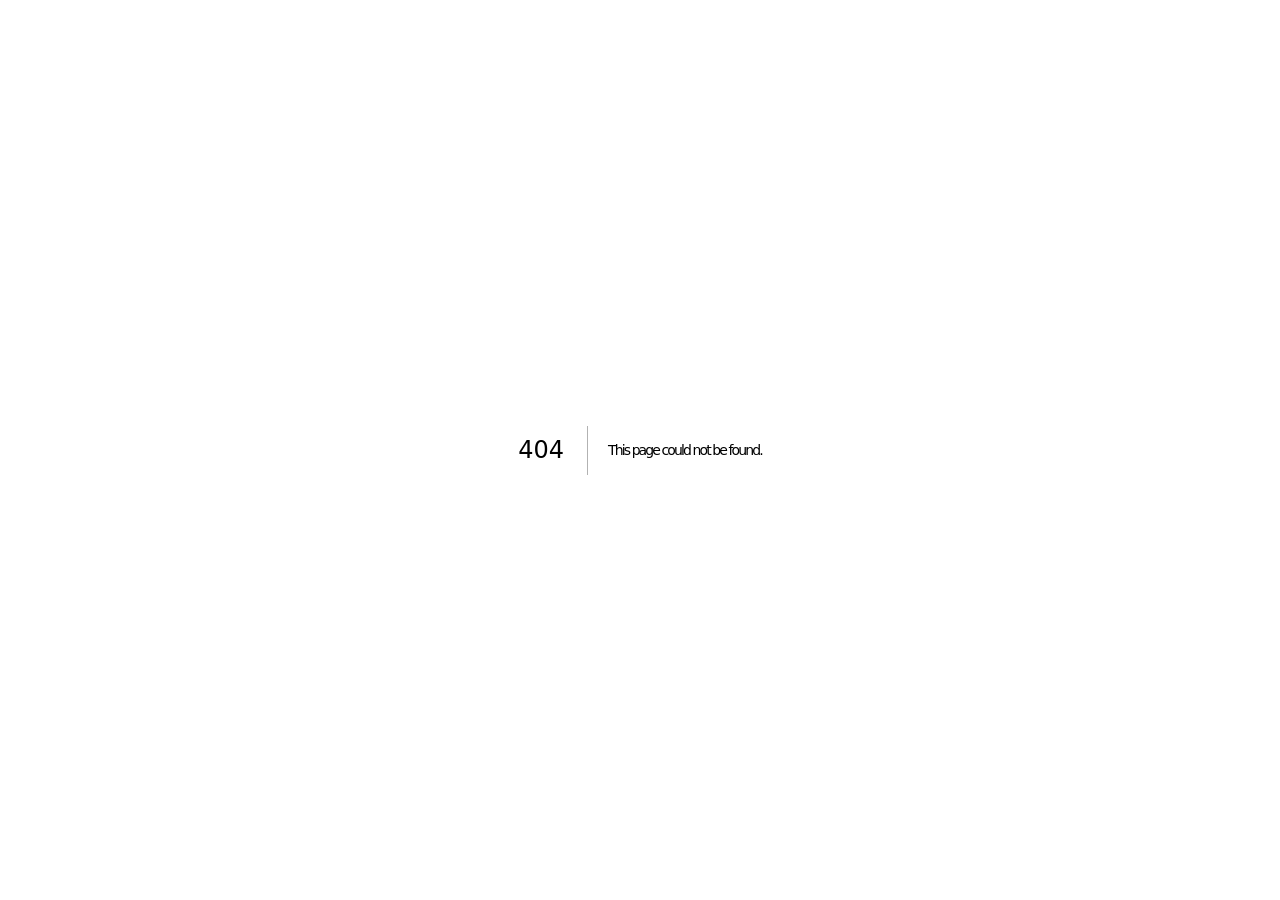
==== 404/index.html @ d43622bc "Atualizar site comercial para Rubira Digital" ====
<!DOCTYPE html><html lang="pt-PT"><head><meta charSet="utf-8"/><meta name="viewport" content="width=device-width, initial-scale=1"/><link rel="stylesheet" href="/_next/static/css/index.DtN5OsD-.css" data-rsc-css-href="/_next/static/css/index.DtN5OsD-.css" data-precedence="vite-rsc/importer-resources"/><link rel="modulepreload" fetchPriority="low" href="/_next/static/chunks/index-DTsf0Rr7.js"/><script src="/_next/static/chunks/rolldown-runtime-hePW80VL.js" type="module" async=""></script><script src="/_next/static/chunks/framework-DTZGTDtF.js" type="module" async=""></script><script src="/_next/static/chunks/vinext-BB3LfJml.js" type="module" async=""></script><meta name="robots" content="noindex"/><title>Rubira Digital — Websites para pequenos negócios</title><meta name="description" content="Criação de websites para pequenos negócios. Conhece os serviços da Rubira Digital e pede uma proposta para o teu projeto."/><meta name="robots" content="index, follow"/><meta property="og:title" content="Rubira Digital — Websites para pequenos negócios"/><meta property="og:description" content="Design responsivo, serviços claros e um formulário para dar o primeiro passo no teu projeto."/><meta property="og:url" content="https://rubiradigital.pt/"/><meta property="og:site_name" content="Rubira Digital"/><meta property="og:type" content="website"/><meta property="og:locale" content="pt_PT"/><meta name="twitter:card" content="summary"/><meta name="twitter:title" content="Rubira Digital — Websites para pequenos negócios"/><meta name="twitter:description" content="Conhece os serviços e pede uma proposta para o teu website."/><link rel="shortcut icon" href="/favicon.ico"/><link rel="icon" href="/favicon.svg" type="image/svg+xml"/><link rel="icon" href="/favicon-32.png" type="image/png" sizes="32x32"/><link rel="apple-touch-icon" href="/apple-touch-icon.png" type="image/png" sizes="180x180"/><link rel="canonical" href="https://rubiradigital.pt/"/><title>404: This page could not be found.</title><script>Object.assign(((self[Symbol.for("vinext.navigationRuntime")]??={bootstrap:{routeManifest:null},functions:{}}).bootstrap.rsc??={rsc:[]}),{params:{},nav:{"pathname":"/__vinext_nonexistent_for_404__/","searchParams":[]}})</script><link rel="modulepreload" href="/_next/static/chunks/index-DTsf0Rr7.js" />
<link rel="preload" href="/_next/static/_vinext_fonts/geist-8ac0455e797f/geist-98bbbccb.woff2" as="font" type="font/woff2" crossorigin />
<link rel="preload" href="/_next/static/_vinext_fonts/geist-mono-00e989178794/geist-mono-013b2f2f.woff2" as="font" type="font/woff2" crossorigin />
<style data-vinext-fonts>/* cyrillic-ext */
@font-face {
  font-family: 'Geist';
  font-style: normal;
  font-weight: 100 900;
  font-display: swap;
  src: url(/_next/static/_vinext_fonts/geist-8ac0455e797f/geist-ff2310f5.woff2) format('woff2');
  unicode-range: U+0460-052F, U+1C80-1C8A, U+20B4, U+2DE0-2DFF, U+A640-A69F, U+FE2E-FE2F;
}
/* cyrillic */
@font-face {
  font-family: 'Geist';
  font-style: normal;
  font-weight: 100 900;
  font-display: swap;
  src: url(/_next/static/_vinext_fonts/geist-8ac0455e797f/geist-875ccdd4.woff2) format('woff2');
  unicode-range: U+0301, U+0400-045F, U+0490-0491, U+04B0-04B1, U+2116;
}
/* vietnamese */
@font-face {
  font-family: 'Geist';
  font-style: normal;
  font-weight: 100 900;
  font-display: swap;
  src: url(/_next/static/_vinext_fonts/geist-8ac0455e797f/geist-52306abf.woff2) format('woff2');
  unicode-range: U+0102-0103, U+0110-0111, U+0128-0129, U+0168-0169, U+01A0-01A1, U+01AF-01B0, U+0300-0301, U+0303-0304, U+0308-0309, U+0323, U+0329, U+1EA0-1EF9, U+20AB;
}
/* latin-ext */
@font-face {
  font-family: 'Geist';
  font-style: normal;
  font-weight: 100 900;
  font-display: swap;
  src: url(/_next/static/_vinext_fonts/geist-8ac0455e797f/geist-001175b1.woff2) format('woff2');
  unicode-range: U+0100-02BA, U+02BD-02C5, U+02C7-02CC, U+02CE-02D7, U+02DD-02FF, U+0304, U+0308, U+0329, U+1D00-1DBF, U+1E00-1E9F, U+1EF2-1EFF, U+2020, U+20A0-20AB, U+20AD-20C0, U+2113, U+2C60-2C7F, U+A720-A7FF;
}
/* latin */
@font-face {
  font-family: 'Geist';
  font-style: normal;
  font-weight: 100 900;
  font-display: swap;
  src: url(/_next/static/_vinext_fonts/geist-8ac0455e797f/geist-98bbbccb.woff2) format('woff2');
  unicode-range: U+0000-00FF, U+0131, U+0152-0153, U+02BB-02BC, U+02C6, U+02DA, U+02DC, U+0304, U+0308, U+0329, U+2000-206F, U+20AC, U+2122, U+2191, U+2193, U+2212, U+2215, U+FEFF, U+FFFD;
}

@font-face {
  font-family: 'Geist Fallback';
  src: local("Arial");
  ascent-override: 95.94%;
  descent-override: 28.16%;
  line-gap-override: 0.00%;
  size-adjust: 104.76%;
}

.__font_geist_19ysh9d { font-family: 'Geist', 'Geist Fallback'; font-style: normal; }

.__variable_geist_19ysh9d { --font-geist-sans: 'Geist', 'Geist Fallback'; }

/* cyrillic-ext */
@font-face {
  font-family: 'Geist Mono';
  font-style: normal;
  font-weight: 100 900;
  font-display: swap;
  src: url(/_next/static/_vinext_fonts/geist-mono-00e989178794/geist-mono-f6b33328.woff2) format('woff2');
  unicode-range: U+0460-052F, U+1C80-1C8A, U+20B4, U+2DE0-2DFF, U+A640-A69F, U+FE2E-FE2F;
}
/* cyrillic */
@font-face {
  font-family: 'Geist Mono';
  font-style: normal;
  font-weight: 100 900;
  font-display: swap;
  src: url(/_next/static/_vinext_fonts/geist-mono-00e989178794/geist-mono-44e03052.woff2) format('woff2');
  unicode-range: U+0301, U+0400-045F, U+0490-0491, U+04B0-04B1, U+2116;
}
/* symbols2 */
@font-face {
  font-family: 'Geist Mono';
  font-style: normal;
  font-weight: 100 900;
  font-display: swap;
  src: url(/_next/static/_vinext_fonts/geist-mono-00e989178794/geist-mono-0638449e.woff2) format('woff2');
  unicode-range: U+2000-2001, U+2004-2008, U+200A, U+23B8-23BD, U+2500-259F;
}
/* vietnamese */
@font-face {
  font-family: 'Geist Mono';
  font-style: normal;
  font-weight: 100 900;
  font-display: swap;
  src: url(/_next/static/_vinext_fonts/geist-mono-00e989178794/geist-mono-971fb274.woff2) format('woff2');
  unicode-range: U+0102-0103, U+0110-0111, U+0128-0129, U+0168-0169, U+01A0-01A1, U+01AF-01B0, U+0300-0301, U+0303-0304, U+0308-0309, U+0323, U+0329, U+1EA0-1EF9, U+20AB;
}
/* latin-ext */
@font-face {
  font-family: 'Geist Mono';
  font-style: normal;
  font-weight: 100 900;
  font-display: swap;
  src: url(/_next/static/_vinext_fonts/geist-mono-00e989178794/geist-mono-44745446.woff2) format('woff2');
  unicode-range: U+0100-02BA, U+02BD-02C5, U+02C7-02CC, U+02CE-02D7, U+02DD-02FF, U+0304, U+0308, U+0329, U+1D00-1DBF, U+1E00-1E9F, U+1EF2-1EFF, U+2020, U+20A0-20AB, U+20AD-20C0, U+2113, U+2C60-2C7F, U+A720-A7FF;
}
/* latin */
@font-face {
  font-family: 'Geist Mono';
  font-style: normal;
  font-weight: 100 900;
  font-display: swap;
  src: url(/_next/static/_vinext_fonts/geist-mono-00e989178794/geist-mono-013b2f2f.woff2) format('woff2');
  unicode-range: U+0000-00FF, U+0131, U+0152-0153, U+02BB-02BC, U+02C6, U+02DA, U+02DC, U+0304, U+0308, U+0329, U+2000-206F, U+20AC, U+2122, U+2191, U+2193, U+2212, U+2215, U+FEFF, U+FFFD;
}

@font-face {
  font-family: 'Geist Mono Fallback';
  src: local("Arial");
  ascent-override: 74.67%;
  descent-override: 21.92%;
  line-gap-override: 0.00%;
  size-adjust: 134.59%;
}

.__font_geist_mono_1001rt9 { font-family: 'Geist Mono', 'Geist Mono Fallback'; font-style: normal; }

.__variable_geist_mono_1001rt9 { --font-geist-mono: 'Geist Mono', 'Geist Mono Fallback'; }
</style>
</head><body class="__variable_geist_19ysh9d __variable_geist_mono_1001rt9 antialiased"><script type="application/ld+json">{"@context":"https://schema.org","@type":"Organization","name":"Rubira Digital","url":"https://rubiradigital.pt/","description":"Criação de websites para pequenos negócios."}</script><div style="font-family:system-ui,&quot;Segoe UI&quot;,Roboto,Helvetica,Arial,sans-serif,&quot;Apple Color Emoji&quot;,&quot;Segoe UI Emoji&quot;;height:100vh;text-align:center;display:flex;flex-direction:column;align-items:center;justify-content:center"><div><style>body{color:#000;background:#fff;margin:0}.next-error-h1{border-right:1px solid rgba(0,0,0,.3)}@media (prefers-color-scheme:dark){body{color:#fff;background:#000}.next-error-h1{border-right:1px solid rgba(255,255,255,.3)}}</style><h1 class="next-error-h1" style="display:inline-block;margin:0 20px 0 0;padding:0 23px 0 0;font-size:24px;font-weight:500;vertical-align:top;line-height:49px">404</h1><div style="display:inline-block"><h2 style="font-size:14px;font-weight:400;line-height:49px;margin:0">This page could not be found.</h2></div></div></div><script type="module" src="/_next/static/chunks/index-DTsf0Rr7.js" id="_R_" async=""></script><script>((self[Symbol.for("vinext.navigationRuntime")]??={bootstrap:{routeManifest:null},functions:{}}).bootstrap.rsc??={rsc:[]}).rsc.push("1:\"$Sreact.fragment\"\n")</script><script>(self.__next_f=self.__next_f||[]).push([0])</script><script>self.addEventListener("DOMContentLoaded",()=>{if(self.__next_f?.push===Array.prototype.push)self.__next_f.length=0},{once:true})</script><script>self.__next_f.push([1,"1:\"$Sreact.fragment\"\n"])</script><script>((self[Symbol.for("vinext.navigationRuntime")]??={bootstrap:{routeManifest:null},functions:{}}).bootstrap.rsc??={rsc:[]}).rsc.push(":HL[\"/_next/static/css/index.DtN5OsD-.css\",\"style\"     ]\n")</script><script>self.__next_f.push([1,":HL[\"/_next/static/css/index.DtN5OsD-.css\",\"style\"     ]\n"])</script><script>((self[Symbol.for("vinext.navigationRuntime")]??={bootstrap:{routeManifest:null},functions:{}}).bootstrap.rsc??={rsc:[]}).rsc.push("0:{\"__route\":\"route:/__vinext_nonexistent_for_404__/\",\"__interceptionContext\":null,\"__layoutIds\":[],\"__rootLayout\":null,\"route:/__vinext_nonexistent_for_404__/\":[[[\"$\",\"link\",\"css:/_next/static/css/index.DtN5OsD-.css\",{\"rel\":\"stylesheet\",\"precedence\":\"vite-rsc/importer-resources\",\"href\":\"/_next/static/css/index.DtN5OsD-.css\",\"data-rsc-css-href\":\"/_next/static/css/index.DtN5OsD-.css\"}],\"$undefined\"],[\"$\",\"html\",null,{\"lang\":\"pt-PT\",\"children\":[\"$\",\"body\",null,{\"className\":\"__variable_geist_19ysh9d __variable_geist_mono_1001rt9 antialiased\",\"children\":[[\"$\",\"script\",null,{\"type\":\"application/ld+json\",\"dangerouslySetInnerHTML\":{\"__html\":\"{\\\"@context\\\":\\\"https://schema.org\\\",\\\"@type\\\":\\\"Organization\\\",\\\"name\\\":\\\"Rubira Digital\\\",\\\"url\\\":\\\"https://rubiradigital.pt/\\\",\\\"description\\\":\\\"Criação de websites para pequenos negócios.\\\"}\"}}],[[\"$\",\"meta\",\"charset\",{\"charSet\":\"utf-8\"}],[\"$\",\"meta\",\"robots\",{\"name\":\"robots\",\"content\":\"noindex\"}],[\"$\",\"$1\",\"metadata\",{\"children\":[[\"$\",\"title\",\"0\",{\"children\":\"Rubira Digital — Websites para pequenos negócios\"}],[\"$\",\"meta\",\"1\",{\"name\":\"description\",\"content\":\"Criação de websites para pequenos negócios. Conhece os serviços da Rubira Digital e pede uma proposta para o teu projeto.\"}],[\"$\",\"meta\",\"2\",{\"name\":\"robots\",\"content\":\"index, follow\"}],[\"$\",\"meta\",\"3\",{\"property\":\"og:title\",\"content\":\"Rubira Digital — Websites para pequenos negócios\"}],[\"$\",\"meta\",\"4\",{\"property\":\"og:description\",\"content\":\"Design responsivo, serviços claros e um formulário para dar o primeiro passo no teu projeto.\"}],[\"$\",\"meta\",\"5\",{\"property\":\"og:url\",\"content\":\"https://rubiradigital.pt/\"}],[\"$\",\"meta\",\"6\",{\"property\":\"og:site_name\",\"content\":\"Rubira Digital\"}],[\"$\",\"meta\",\"7\",{\"property\":\"og:type\",\"content\":\"website\"}],[\"$\",\"meta\",\"8\",{\"property\":\"og:locale\",\"content\":\"pt_PT\"}],[\"$\",\"meta\",\"9\",{\"name\":\"twitter:card\",\"content\":\"summary\"}],[\"$\",\"meta\",\"10\",{\"name\":\"twitter:title\",\"content\":\"Rubira Digital — Websites para pequenos negócios\"}],[\"$\",\"meta\",\"11\",{\"name\":\"twitter:description\",\"content\":\"Conhece os serviços e pede uma proposta para o teu website.\"}],[\"$\",\"link\",\"12\",{\"data-vinext-streamed-icon\":\"$undefined\",\"rel\":\"shortcut icon\",\"href\":\"/favicon.ico\",\"type\":\"$undefined\",\"sizes\":\"$undefined\",\"color\":\"$undefined\",\"media\":\"$undefined\",\"fetchPriority\":\"$undefined\"}],[\"$\",\"link\",\"13\",{\"data-vinext-streamed-icon\":\"$undefined\",\"rel\":\"icon\",\"href\":\"/favicon.svg\",\"type\":\"image/svg+xml\",\"sizes\":\"$undefined\",\"color\":\"$undefined\",\"media\":\"$undefined\",\"fetchPriority\":\"$undefined\"}],[\"$\",\"link\",\"14\",{\"data-vinext-streamed-icon\":\"$undefined\",\"rel\":\"icon\",\"href\":\"/favicon-32.png\",\"type\":\"image/png\",\"sizes\":\"32x32\",\"color\":\"$undefined\",\"media\":\"$undefined\",\"fetchPriority\":\"$undefined\"}],[\"$\",\"link\",\"15\",{\"data-vinext-streamed-icon\":\"$undefined\",\"rel\":\"apple-touch-icon\",\"href\":\"/apple-touch-icon.png\",\"type\":\"image/png\",\"sizes\":\"180x180\",\"color\":\"$undefined\",\"media\":\"$undefined\",\"fetchPriority\":\"$undefined\"}],[\"$\",\"link\",\"16\",{\"rel\":\"canonical\",\"href\":\"https://rubiradigital.pt/\"}]]}],[\"$\",\"$1\",\"viewport\",{\"children\":[[\"$\",\"meta\",\"0\",{\"name\":\"viewport\",\"content\":\"width=device-width, initial-scale=1\"}]]}],[[\"$\",\"title\",null,{\"children\":\"404: This page could not be found.\"}],[\"$\",\"div\",null,{\"style\":{\"fontFamily\":\"system-ui,\\\"Segoe UI\\\",Roboto,Helvetica,Arial,sans-serif,\\\"Apple Color Emoji\\\",\\\"Segoe UI Emoji\\\"\",\"height\":\"100vh\",\"textAlign\":\"center\",\"display\":\"flex\",\"flexDirection\":\"column\",\"alignItems\":\"center\",\"justifyContent\":\"center\"},\"children\":[\"$\",\"div\",null,{\"children\":[[\"$\",\"style\",null,{\"dangerouslySetInnerHTML\":{\"__html\":\"body{color:#000;background:#fff;margin:0}.next-error-h1{border-right:1px solid rgba(0,0,0,.3)}@media (prefers-color-scheme:dark){body{color:#fff;background:#000}.next-error-h1{border-right:1px solid rgba(255,255,255,.3)}}\"}}],[\"$\",\"h1\",null,{\"className\":\"next-error-h1\",\"style\":{\"display\":\"inline-block\",\"margin\":\"0 20px 0 0\",\"padding\":\"0 23px 0 0\",\"fontSize\":24,\"fontWeight\":500,\"verticalAlign\":\"top\",\"lineHeight\":\"49px\"},\"children\":404}],[\"$\",\"div\",null,{\"style\":{\"display\":\"inline-block\"},\"children\":[\"$\",\"h2\",null,{\"style\":{\"fontSize\":14,\"fontWeight\":400,\"lineHeight\":\"49px\",\"margin\":0},\"children\":\"This page could not be found.\"}]}]]}]}]]]]}]}]]}\n")</script><script>self.__next_f.push([1,"0:{\"__route\":\"route:/__vinext_nonexistent_for_404__/\",\"__interceptionContext\":null,\"__layoutIds\":[],\"__rootLayout\":null,\"route:/__vinext_nonexistent_for_404__/\":[[[\"$\",\"link\",\"css:/_next/static/css/index.DtN5OsD-.css\",{\"rel\":\"stylesheet\",\"precedence\":\"vite-rsc/importer-resources\",\"href\":\"/_next/static/css/index.DtN5OsD-.css\",\"data-rsc-css-href\":\"/_next/static/css/index.DtN5OsD-.css\"}],\"$undefined\"],[\"$\",\"html\",null,{\"lang\":\"pt-PT\",\"children\":[\"$\",\"body\",null,{\"className\":\"__variable_geist_19ysh9d __variable_geist_mono_1001rt9 antialiased\",\"children\":[[\"$\",\"script\",null,{\"type\":\"application/ld+json\",\"dangerouslySetInnerHTML\":{\"__html\":\"{\\\"@context\\\":\\\"https://schema.org\\\",\\\"@type\\\":\\\"Organization\\\",\\\"name\\\":\\\"Rubira Digital\\\",\\\"url\\\":\\\"https://rubiradigital.pt/\\\",\\\"description\\\":\\\"Criação de websites para pequenos negócios.\\\"}\"}}],[[\"$\",\"meta\",\"charset\",{\"charSet\":\"utf-8\"}],[\"$\",\"meta\",\"robots\",{\"name\":\"robots\",\"content\":\"noindex\"}],[\"$\",\"$1\",\"metadata\",{\"children\":[[\"$\",\"title\",\"0\",{\"children\":\"Rubira Digital — Websites para pequenos negócios\"}],[\"$\",\"meta\",\"1\",{\"name\":\"description\",\"content\":\"Criação de websites para pequenos negócios. Conhece os serviços da Rubira Digital e pede uma proposta para o teu projeto.\"}],[\"$\",\"meta\",\"2\",{\"name\":\"robots\",\"content\":\"index, follow\"}],[\"$\",\"meta\",\"3\",{\"property\":\"og:title\",\"content\":\"Rubira Digital — Websites para pequenos negócios\"}],[\"$\",\"meta\",\"4\",{\"property\":\"og:description\",\"content\":\"Design responsivo, serviços claros e um formulário para dar o primeiro passo no teu projeto.\"}],[\"$\",\"meta\",\"5\",{\"property\":\"og:url\",\"content\":\"https://rubiradigital.pt/\"}],[\"$\",\"meta\",\"6\",{\"property\":\"og:site_name\",\"content\":\"Rubira Digital\"}],[\"$\",\"meta\",\"7\",{\"property\":\"og:type\",\"content\":\"website\"}],[\"$\",\"meta\",\"8\",{\"property\":\"og:locale\",\"content\":\"pt_PT\"}],[\"$\",\"meta\",\"9\",{\"name\":\"twitter:card\",\"content\":\"summary\"}],[\"$\",\"meta\",\"10\",{\"name\":\"twitter:title\",\"content\":\"Rubira Digital — Websites para pequenos negócios\"}],[\"$\",\"meta\",\"11\",{\"name\":\"twitter:description\",\"content\":\"Conhece os serviços e pede uma proposta para o teu website.\"}],[\"$\",\"link\",\"12\",{\"data-vinext-streamed-icon\":\"$undefined\",\"rel\":\"shortcut icon\",\"href\":\"/favicon.ico\",\"type\":\"$undefined\",\"sizes\":\"$undefined\",\"color\":\"$undefined\",\"media\":\"$undefined\",\"fetchPriority\":\"$undefined\"}],[\"$\",\"link\",\"13\",{\"data-vinext-streamed-icon\":\"$undefined\",\"rel\":\"icon\",\"href\":\"/favicon.svg\",\"type\":\"image/svg+xml\",\"sizes\":\"$undefined\",\"color\":\"$undefined\",\"media\":\"$undefined\",\"fetchPriority\":\"$undefined\"}],[\"$\",\"link\",\"14\",{\"data-vinext-streamed-icon\":\"$undefined\",\"rel\":\"icon\",\"href\":\"/favicon-32.png\",\"type\":\"image/png\",\"sizes\":\"32x32\",\"color\":\"$undefined\",\"media\":\"$undefined\",\"fetchPriority\":\"$undefined\"}],[\"$\",\"link\",\"15\",{\"data-vinext-streamed-icon\":\"$undefined\",\"rel\":\"apple-touch-icon\",\"href\":\"/apple-touch-icon.png\",\"type\":\"image/png\",\"sizes\":\"180x180\",\"color\":\"$undefined\",\"media\":\"$undefined\",\"fetchPriority\":\"$undefined\"}],[\"$\",\"link\",\"16\",{\"rel\":\"canonical\",\"href\":\"https://rubiradigital.pt/\"}]]}],[\"$\",\"$1\",\"viewport\",{\"children\":[[\"$\",\"meta\",\"0\",{\"name\":\"viewport\",\"content\":\"width=device-width, initial-scale=1\"}]]}],[[\"$\",\"title\",null,{\"children\":\"404: This page could not be found.\"}],[\"$\",\"div\",null,{\"style\":{\"fontFamily\":\"system-ui,\\\"Segoe UI\\\",Roboto,Helvetica,Arial,sans-serif,\\\"Apple Color Emoji\\\",\\\"Segoe UI Emoji\\\"\",\"height\":\"100vh\",\"textAlign\":\"center\",\"display\":\"flex\",\"flexDirection\":\"column\",\"alignItems\":\"center\",\"justifyContent\":\"center\"},\"children\":[\"$\",\"div\",null,{\"children\":[[\"$\",\"style\",null,{\"dangerouslySetInnerHTML\":{\"__html\":\"body{color:#000;background:#fff;margin:0}.next-error-h1{border-right:1px solid rgba(0,0,0,.3)}@media (prefers-color-scheme:dark){body{color:#fff;background:#000}.next-error-h1{border-right:1px solid rgba(255,255,255,.3)}}\"}}],[\"$\",\"h1\",null,{\"className\":\"next-error-h1\",\"style\":{\"display\":\"inline-block\",\"margin\":\"0 20px 0 0\",\"padding\":\"0 23px 0 0\",\"fontSize\":24,\"fontWeight\":500,\"verticalAlign\":\"top\",\"lineHeight\":\"49px\"},\"children\":404}],[\"$\",\"div\",null,{\"style\":{\"display\":\"inline-block\"},\"children\":[\"$\",\"h2\",null,{\"style\":{\"fontSize\":14,\"fontWeight\":400,\"lineHeight\":\"49px\",\"margin\":0},\"children\":\"This page could not be found.\"}]}]]}]}]]]]}]}]]}\n"])</script><script>((self[Symbol.for("vinext.navigationRuntime")]??={bootstrap:{routeManifest:null},functions:{}}).bootstrap.rsc??={rsc:[]}).done=true</script></body></html>
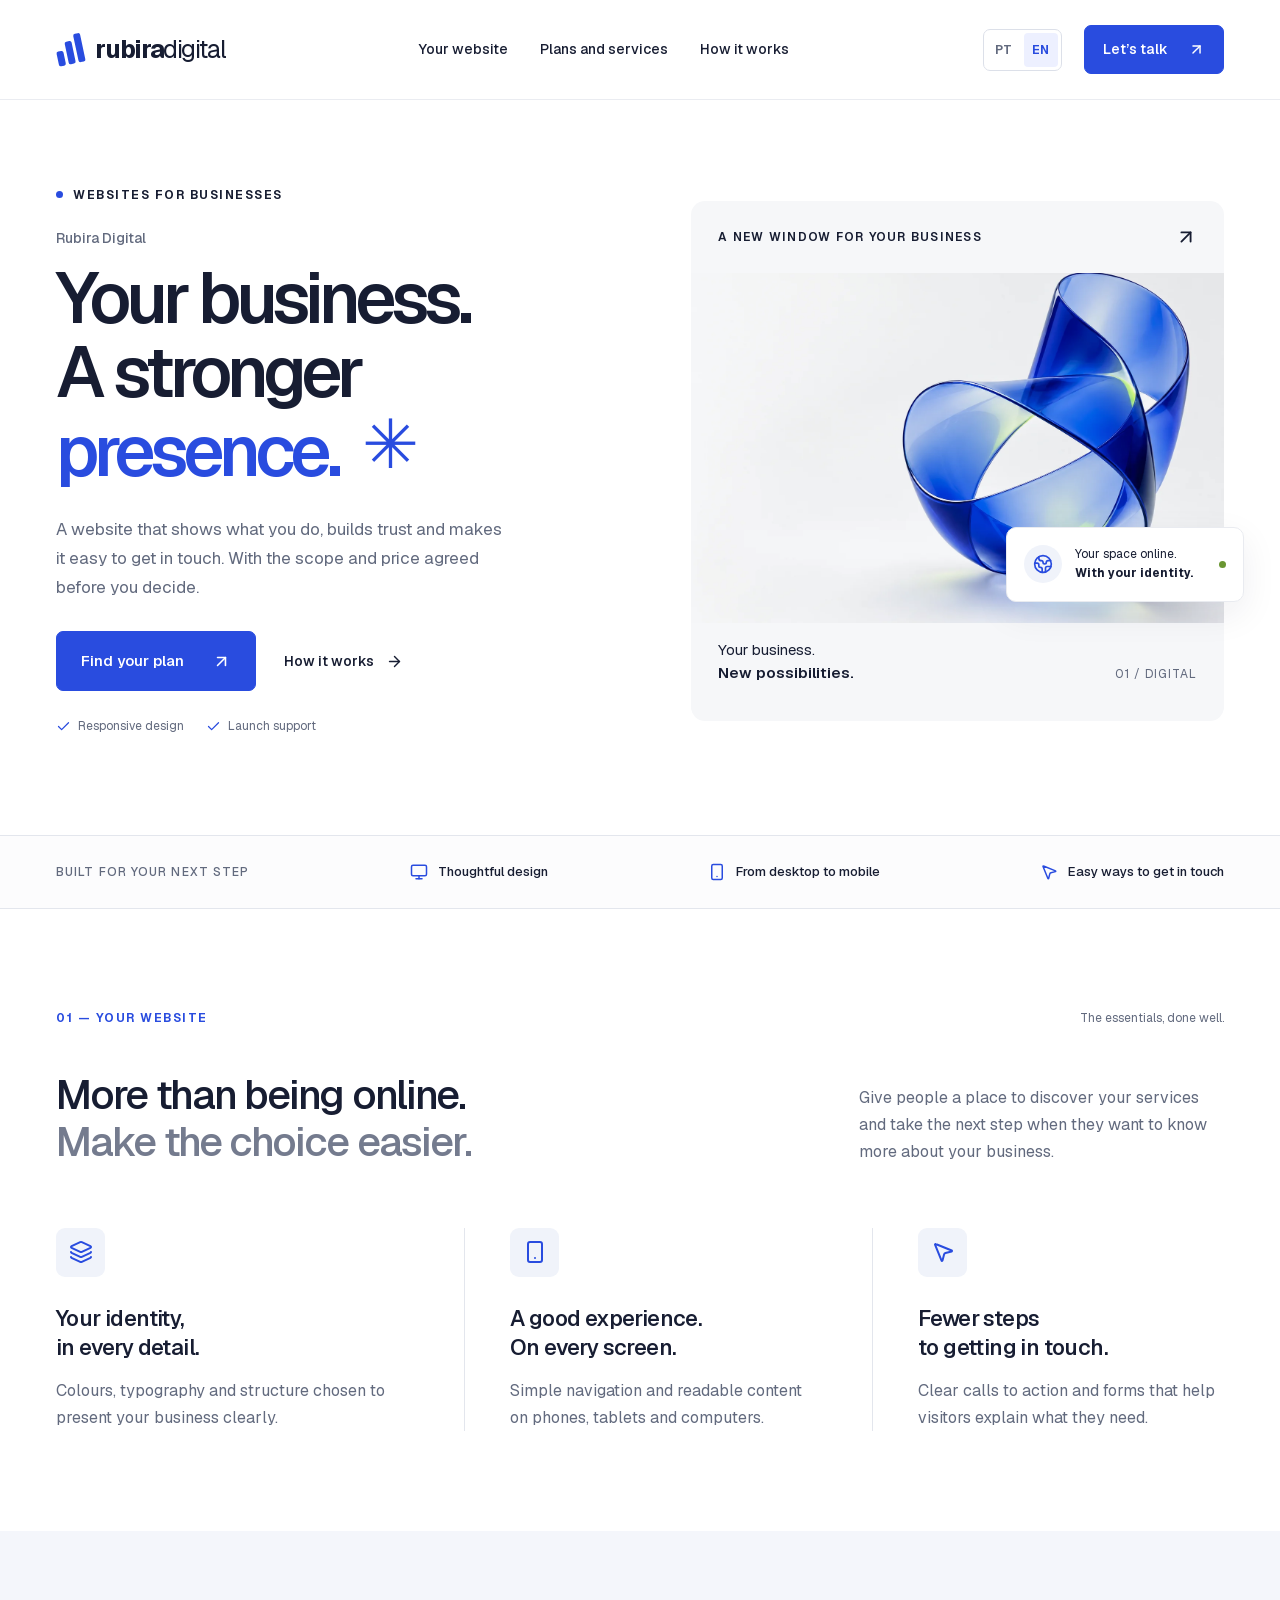
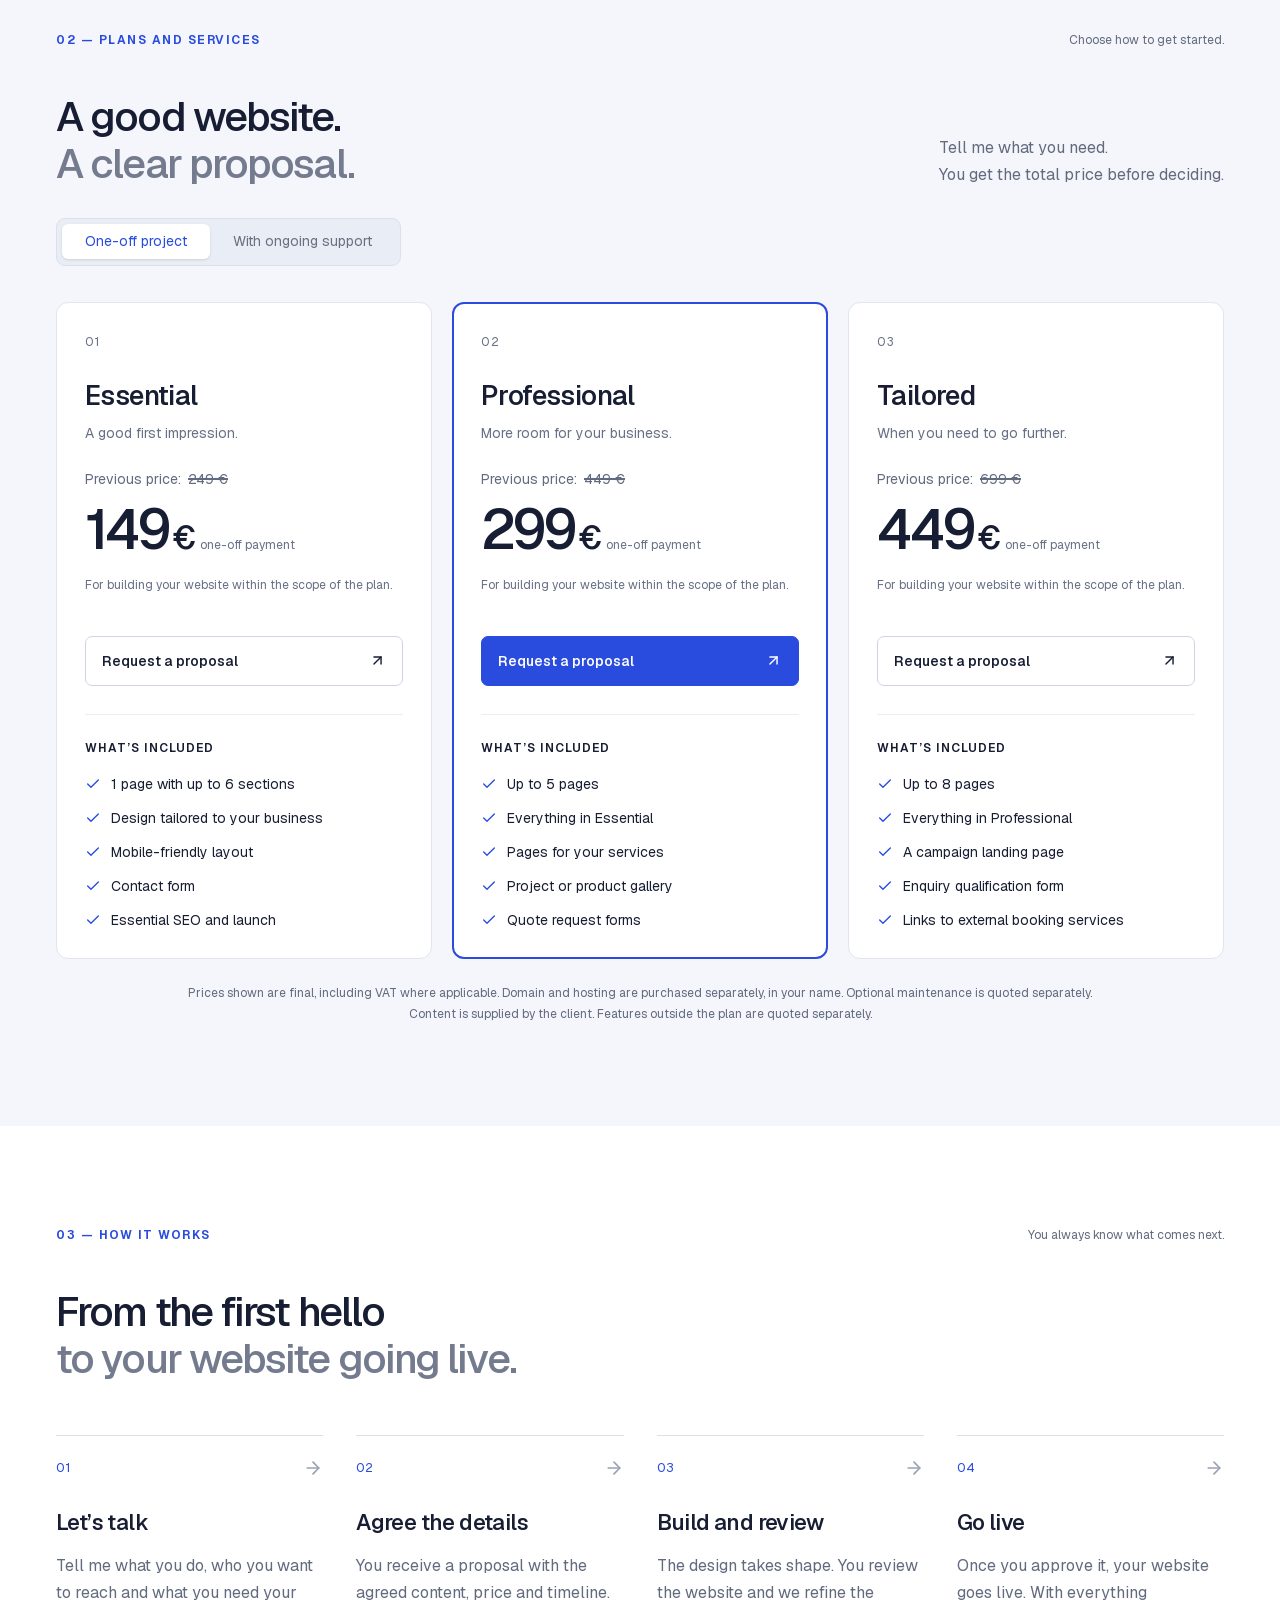
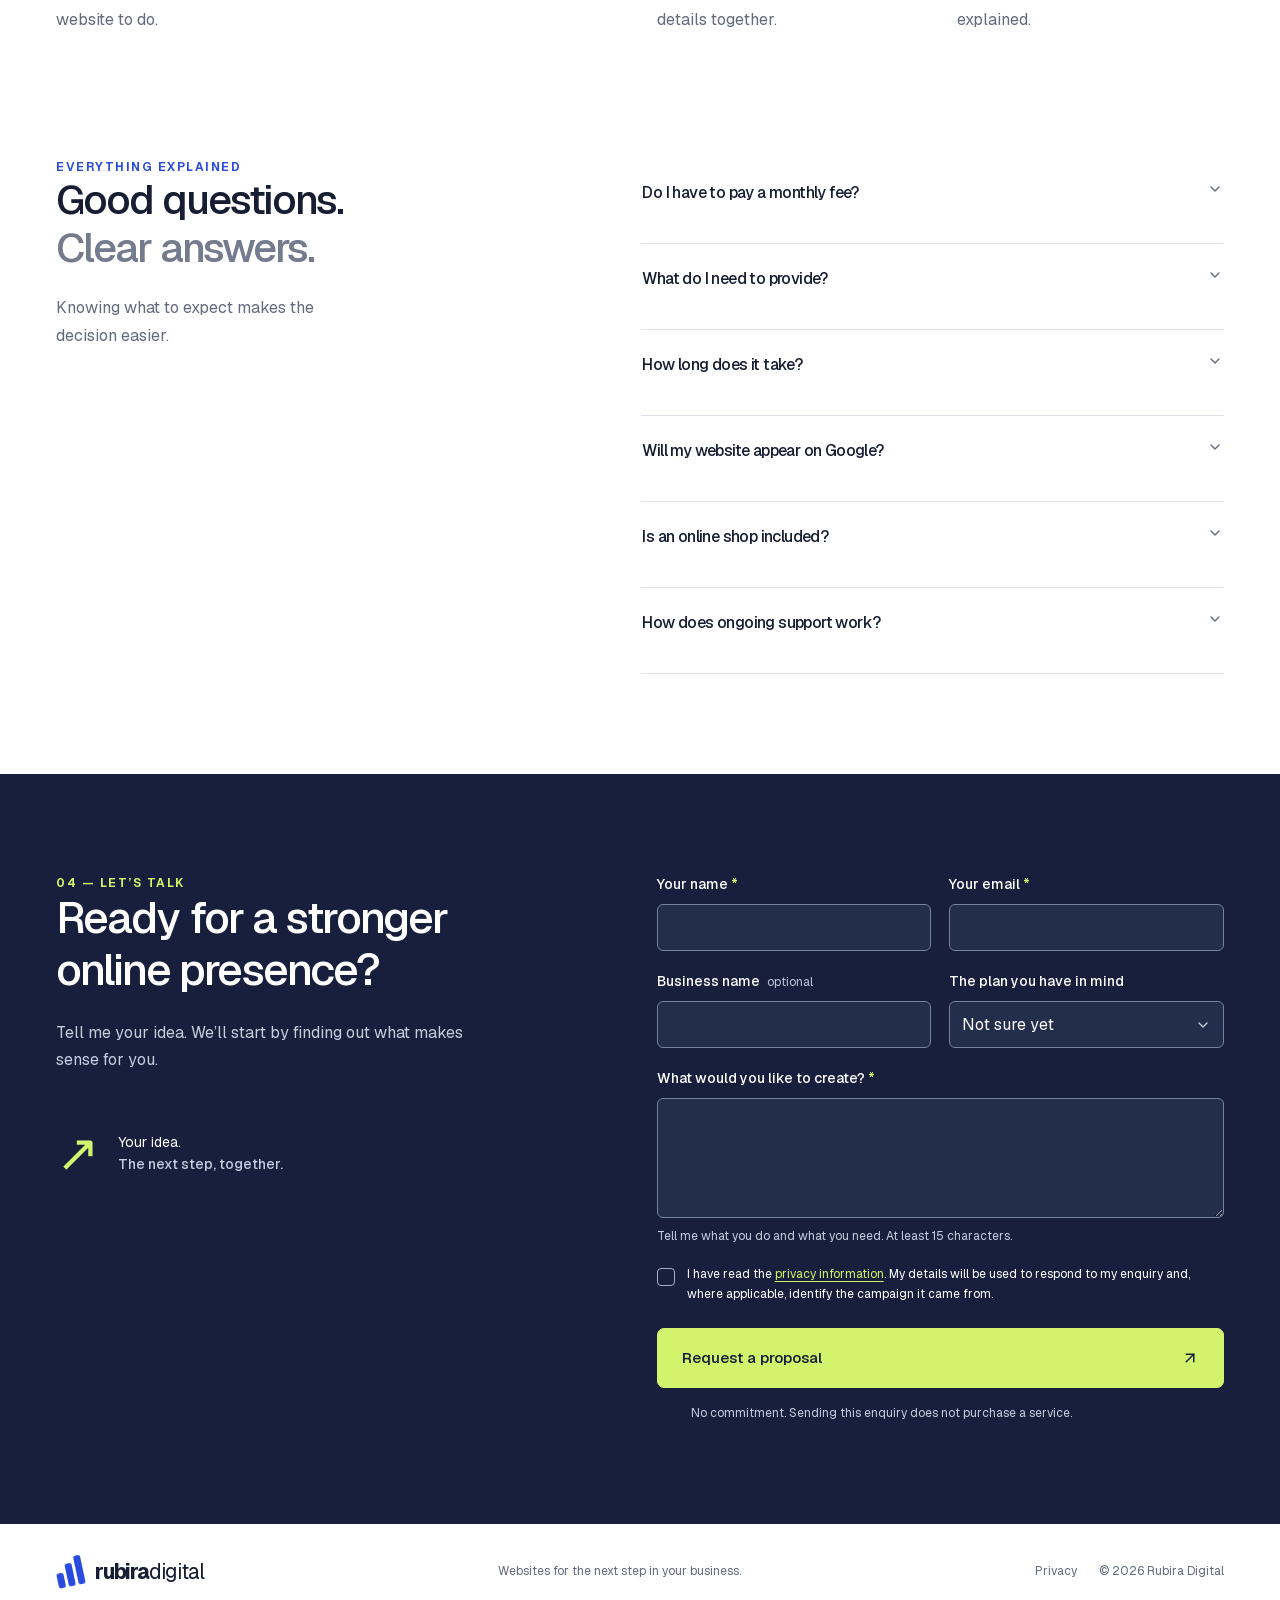
==== commit 2f97f375: "Atualizar site comercial para Rubira Digital" ====
--- a/404/index.html
+++ b/404/index.html
@@ -1,4 +1,4 @@
-<!DOCTYPE html><html lang="pt-PT"><head><meta charSet="utf-8"/><meta name="viewport" content="width=device-width, initial-scale=1"/><link rel="stylesheet" href="/_next/static/css/index.DtN5OsD-.css" data-rsc-css-href="/_next/static/css/index.DtN5OsD-.css" data-precedence="vite-rsc/importer-resources"/><link rel="modulepreload" fetchPriority="low" href="/_next/static/chunks/index-DTsf0Rr7.js"/><script src="/_next/static/chunks/rolldown-runtime-hePW80VL.js" type="module" async=""></script><script src="/_next/static/chunks/framework-DTZGTDtF.js" type="module" async=""></script><script src="/_next/static/chunks/vinext-BB3LfJml.js" type="module" async=""></script><meta name="robots" content="noindex"/><title>Rubira Digital — Websites para pequenos negócios</title><meta name="description" content="Criação de websites para pequenos negócios. Conhece os serviços da Rubira Digital e pede uma proposta para o teu projeto."/><meta name="robots" content="index, follow"/><meta property="og:title" content="Rubira Digital — Websites para pequenos negócios"/><meta property="og:description" content="Design responsivo, serviços claros e um formulário para dar o primeiro passo no teu projeto."/><meta property="og:url" content="https://rubiradigital.pt/"/><meta property="og:site_name" content="Rubira Digital"/><meta property="og:type" content="website"/><meta property="og:locale" content="pt_PT"/><meta name="twitter:card" content="summary"/><meta name="twitter:title" content="Rubira Digital — Websites para pequenos negócios"/><meta name="twitter:description" content="Conhece os serviços e pede uma proposta para o teu website."/><link rel="shortcut icon" href="/favicon.ico"/><link rel="icon" href="/favicon.svg" type="image/svg+xml"/><link rel="icon" href="/favicon-32.png" type="image/png" sizes="32x32"/><link rel="apple-touch-icon" href="/apple-touch-icon.png" type="image/png" sizes="180x180"/><link rel="canonical" href="https://rubiradigital.pt/"/><title>404: This page could not be found.</title><script>Object.assign(((self[Symbol.for("vinext.navigationRuntime")]??={bootstrap:{routeManifest:null},functions:{}}).bootstrap.rsc??={rsc:[]}),{params:{},nav:{"pathname":"/__vinext_nonexistent_for_404__/","searchParams":[]}})</script><link rel="modulepreload" href="/_next/static/chunks/index-DTsf0Rr7.js" />
+<!DOCTYPE html><html lang="pt-PT"><head><meta charSet="utf-8"/><meta name="viewport" content="width=device-width, initial-scale=1"/><link rel="stylesheet" href="/_next/static/css/document.ClbbW5en.css" data-rsc-css-href="/_next/static/css/document.ClbbW5en.css" data-precedence="vite-rsc/importer-resources"/><link rel="modulepreload" fetchPriority="low" href="/_next/static/chunks/index-ECXsG0yJ.js"/><script src="/_next/static/chunks/rolldown-runtime-hePW80VL.js" type="module" async=""></script><script src="/_next/static/chunks/framework-DTZGTDtF.js" type="module" async=""></script><script src="/_next/static/chunks/vinext-DxOyq-a2.js" type="module" async=""></script><link rel="modulepreload" href="/_next/static/chunks/language-control-CVqU1-Yv.js" crossorigin=""/><meta name="robots" content="noindex"/><title>Rubira Digital — Websites para negócios</title><meta name="description" content="Criação de websites para negócios. Conhece os serviços da Rubira Digital e pede uma proposta para o teu projeto."/><meta name="robots" content="index, follow"/><meta property="og:title" content="Rubira Digital — Websites para negócios"/><meta property="og:description" content="Criação de websites para negócios. Conhece os serviços da Rubira Digital e pede uma proposta para o teu projeto."/><meta property="og:url" content="https://rubiradigital.pt/"/><meta property="og:site_name" content="Rubira Digital"/><meta property="og:type" content="website"/><meta property="og:locale" content="pt_PT"/><meta name="twitter:card" content="summary"/><meta name="twitter:title" content="Rubira Digital — Websites para negócios"/><meta name="twitter:description" content="Criação de websites para negócios. Conhece os serviços da Rubira Digital e pede uma proposta para o teu projeto."/><link rel="shortcut icon" href="/favicon.ico"/><link rel="icon" href="/favicon.svg" type="image/svg+xml"/><link rel="icon" href="/favicon-32.png" type="image/png" sizes="32x32"/><link rel="apple-touch-icon" href="/apple-touch-icon.png" type="image/png" sizes="180x180"/><link rel="canonical" href="https://rubiradigital.pt/"/><link rel="alternate" hrefLang="pt-PT" href="https://rubiradigital.pt/"/><link rel="alternate" hrefLang="en" href="https://rubiradigital.pt/en/"/><link rel="alternate" hrefLang="x-default" href="https://rubiradigital.pt/"/><title>404: This page could not be found.</title><script>Object.assign(((self[Symbol.for("vinext.navigationRuntime")]??={bootstrap:{routeManifest:null},functions:{}}).bootstrap.rsc??={rsc:[]}),{params:{},nav:{"pathname":"/__vinext_nonexistent_for_404__/","searchParams":[]}})</script><link rel="modulepreload" href="/_next/static/chunks/index-ECXsG0yJ.js" />
 <link rel="preload" href="/_next/static/_vinext_fonts/geist-8ac0455e797f/geist-98bbbccb.woff2" as="font" type="font/woff2" crossorigin />
 <link rel="preload" href="/_next/static/_vinext_fonts/geist-mono-00e989178794/geist-mono-013b2f2f.woff2" as="font" type="font/woff2" crossorigin />
 <style data-vinext-fonts>/* cyrillic-ext */
@@ -128,4 +128,4 @@
 
 .__variable_geist_mono_1001rt9 { --font-geist-mono: 'Geist Mono', 'Geist Mono Fallback'; }
 </style>
-</head><body class="__variable_geist_19ysh9d __variable_geist_mono_1001rt9 antialiased"><script type="application/ld+json">{"@context":"https://schema.org","@type":"Organization","name":"Rubira Digital","url":"https://rubiradigital.pt/","description":"Criação de websites para pequenos negócios."}</script><div style="font-family:system-ui,&quot;Segoe UI&quot;,Roboto,Helvetica,Arial,sans-serif,&quot;Apple Color Emoji&quot;,&quot;Segoe UI Emoji&quot;;height:100vh;text-align:center;display:flex;flex-direction:column;align-items:center;justify-content:center"><div><style>body{color:#000;background:#fff;margin:0}.next-error-h1{border-right:1px solid rgba(0,0,0,.3)}@media (prefers-color-scheme:dark){body{color:#fff;background:#000}.next-error-h1{border-right:1px solid rgba(255,255,255,.3)}}</style><h1 class="next-error-h1" style="display:inline-block;margin:0 20px 0 0;padding:0 23px 0 0;font-size:24px;font-weight:500;vertical-align:top;line-height:49px">404</h1><div style="display:inline-block"><h2 style="font-size:14px;font-weight:400;line-height:49px;margin:0">This page could not be found.</h2></div></div></div><script type="module" src="/_next/static/chunks/index-DTsf0Rr7.js" id="_R_" async=""></script><script>((self[Symbol.for("vinext.navigationRuntime")]??={bootstrap:{routeManifest:null},functions:{}}).bootstrap.rsc??={rsc:[]}).rsc.push("1:\"$Sreact.fragment\"\n")</script><script>(self.__next_f=self.__next_f||[]).push([0])</script><script>self.addEventListener("DOMContentLoaded",()=>{if(self.__next_f?.push===Array.prototype.push)self.__next_f.length=0},{once:true})</script><script>self.__next_f.push([1,"1:\"$Sreact.fragment\"\n"])</script><script>((self[Symbol.for("vinext.navigationRuntime")]??={bootstrap:{routeManifest:null},functions:{}}).bootstrap.rsc??={rsc:[]}).rsc.push(":HL[\"/_next/static/css/index.DtN5OsD-.css\",\"style\"     ]\n")</script><script>self.__next_f.push([1,":HL[\"/_next/static/css/index.DtN5OsD-.css\",\"style\"     ]\n"])</script><script>((self[Symbol.for("vinext.navigationRuntime")]??={bootstrap:{routeManifest:null},functions:{}}).bootstrap.rsc??={rsc:[]}).rsc.push("0:{\"__route\":\"route:/__vinext_nonexistent_for_404__/\",\"__interceptionContext\":null,\"__layoutIds\":[],\"__rootLayout\":null,\"route:/__vinext_nonexistent_for_404__/\":[[[\"$\",\"link\",\"css:/_next/static/css/index.DtN5OsD-.css\",{\"rel\":\"stylesheet\",\"precedence\":\"vite-rsc/importer-resources\",\"href\":\"/_next/static/css/index.DtN5OsD-.css\",\"data-rsc-css-href\":\"/_next/static/css/index.DtN5OsD-.css\"}],\"$undefined\"],[\"$\",\"html\",null,{\"lang\":\"pt-PT\",\"children\":[\"$\",\"body\",null,{\"className\":\"__variable_geist_19ysh9d __variable_geist_mono_1001rt9 antialiased\",\"children\":[[\"$\",\"script\",null,{\"type\":\"application/ld+json\",\"dangerouslySetInnerHTML\":{\"__html\":\"{\\\"@context\\\":\\\"https://schema.org\\\",\\\"@type\\\":\\\"Organization\\\",\\\"name\\\":\\\"Rubira Digital\\\",\\\"url\\\":\\\"https://rubiradigital.pt/\\\",\\\"description\\\":\\\"Criação de websites para pequenos negócios.\\\"}\"}}],[[\"$\",\"meta\",\"charset\",{\"charSet\":\"utf-8\"}],[\"$\",\"meta\",\"robots\",{\"name\":\"robots\",\"content\":\"noindex\"}],[\"$\",\"$1\",\"metadata\",{\"children\":[[\"$\",\"title\",\"0\",{\"children\":\"Rubira Digital — Websites para pequenos negócios\"}],[\"$\",\"meta\",\"1\",{\"name\":\"description\",\"content\":\"Criação de websites para pequenos negócios. Conhece os serviços da Rubira Digital e pede uma proposta para o teu projeto.\"}],[\"$\",\"meta\",\"2\",{\"name\":\"robots\",\"content\":\"index, follow\"}],[\"$\",\"meta\",\"3\",{\"property\":\"og:title\",\"content\":\"Rubira Digital — Websites para pequenos negócios\"}],[\"$\",\"meta\",\"4\",{\"property\":\"og:description\",\"content\":\"Design responsivo, serviços claros e um formulário para dar o primeiro passo no teu projeto.\"}],[\"$\",\"meta\",\"5\",{\"property\":\"og:url\",\"content\":\"https://rubiradigital.pt/\"}],[\"$\",\"meta\",\"6\",{\"property\":\"og:site_name\",\"content\":\"Rubira Digital\"}],[\"$\",\"meta\",\"7\",{\"property\":\"og:type\",\"content\":\"website\"}],[\"$\",\"meta\",\"8\",{\"property\":\"og:locale\",\"content\":\"pt_PT\"}],[\"$\",\"meta\",\"9\",{\"name\":\"twitter:card\",\"content\":\"summary\"}],[\"$\",\"meta\",\"10\",{\"name\":\"twitter:title\",\"content\":\"Rubira Digital — Websites para pequenos negócios\"}],[\"$\",\"meta\",\"11\",{\"name\":\"twitter:description\",\"content\":\"Conhece os serviços e pede uma proposta para o teu website.\"}],[\"$\",\"link\",\"12\",{\"data-vinext-streamed-icon\":\"$undefined\",\"rel\":\"shortcut icon\",\"href\":\"/favicon.ico\",\"type\":\"$undefined\",\"sizes\":\"$undefined\",\"color\":\"$undefined\",\"media\":\"$undefined\",\"fetchPriority\":\"$undefined\"}],[\"$\",\"link\",\"13\",{\"data-vinext-streamed-icon\":\"$undefined\",\"rel\":\"icon\",\"href\":\"/favicon.svg\",\"type\":\"image/svg+xml\",\"sizes\":\"$undefined\",\"color\":\"$undefined\",\"media\":\"$undefined\",\"fetchPriority\":\"$undefined\"}],[\"$\",\"link\",\"14\",{\"data-vinext-streamed-icon\":\"$undefined\",\"rel\":\"icon\",\"href\":\"/favicon-32.png\",\"type\":\"image/png\",\"sizes\":\"32x32\",\"color\":\"$undefined\",\"media\":\"$undefined\",\"fetchPriority\":\"$undefined\"}],[\"$\",\"link\",\"15\",{\"data-vinext-streamed-icon\":\"$undefined\",\"rel\":\"apple-touch-icon\",\"href\":\"/apple-touch-icon.png\",\"type\":\"image/png\",\"sizes\":\"180x180\",\"color\":\"$undefined\",\"media\":\"$undefined\",\"fetchPriority\":\"$undefined\"}],[\"$\",\"link\",\"16\",{\"rel\":\"canonical\",\"href\":\"https://rubiradigital.pt/\"}]]}],[\"$\",\"$1\",\"viewport\",{\"children\":[[\"$\",\"meta\",\"0\",{\"name\":\"viewport\",\"content\":\"width=device-width, initial-scale=1\"}]]}],[[\"$\",\"title\",null,{\"children\":\"404: This page could not be found.\"}],[\"$\",\"div\",null,{\"style\":{\"fontFamily\":\"system-ui,\\\"Segoe UI\\\",Roboto,Helvetica,Arial,sans-serif,\\\"Apple Color Emoji\\\",\\\"Segoe UI Emoji\\\"\",\"height\":\"100vh\",\"textAlign\":\"center\",\"display\":\"flex\",\"flexDirection\":\"column\",\"alignItems\":\"center\",\"justifyContent\":\"center\"},\"children\":[\"$\",\"div\",null,{\"children\":[[\"$\",\"style\",null,{\"dangerouslySetInnerHTML\":{\"__html\":\"body{color:#000;background:#fff;margin:0}.next-error-h1{border-right:1px solid rgba(0,0,0,.3)}@media (prefers-color-scheme:dark){body{color:#fff;background:#000}.next-error-h1{border-right:1px solid rgba(255,255,255,.3)}}\"}}],[\"$\",\"h1\",null,{\"className\":\"next-error-h1\",\"style\":{\"display\":\"inline-block\",\"margin\":\"0 20px 0 0\",\"padding\":\"0 23px 0 0\",\"fontSize\":24,\"fontWeight\":500,\"verticalAlign\":\"top\",\"lineHeight\":\"49px\"},\"children\":404}],[\"$\",\"div\",null,{\"style\":{\"display\":\"inline-block\"},\"children\":[\"$\",\"h2\",null,{\"style\":{\"fontSize\":14,\"fontWeight\":400,\"lineHeight\":\"49px\",\"margin\":0},\"children\":\"This page could not be found.\"}]}]]}]}]]]]}]}]]}\n")</script><script>self.__next_f.push([1,"0:{\"__route\":\"route:/__vinext_nonexistent_for_404__/\",\"__interceptionContext\":null,\"__layoutIds\":[],\"__rootLayout\":null,\"route:/__vinext_nonexistent_for_404__/\":[[[\"$\",\"link\",\"css:/_next/static/css/index.DtN5OsD-.css\",{\"rel\":\"stylesheet\",\"precedence\":\"vite-rsc/importer-resources\",\"href\":\"/_next/static/css/index.DtN5OsD-.css\",\"data-rsc-css-href\":\"/_next/static/css/index.DtN5OsD-.css\"}],\"$undefined\"],[\"$\",\"html\",null,{\"lang\":\"pt-PT\",\"children\":[\"$\",\"body\",null,{\"className\":\"__variable_geist_19ysh9d __variable_geist_mono_1001rt9 antialiased\",\"children\":[[\"$\",\"script\",null,{\"type\":\"application/ld+json\",\"dangerouslySetInnerHTML\":{\"__html\":\"{\\\"@context\\\":\\\"https://schema.org\\\",\\\"@type\\\":\\\"Organization\\\",\\\"name\\\":\\\"Rubira Digital\\\",\\\"url\\\":\\\"https://rubiradigital.pt/\\\",\\\"description\\\":\\\"Criação de websites para pequenos negócios.\\\"}\"}}],[[\"$\",\"meta\",\"charset\",{\"charSet\":\"utf-8\"}],[\"$\",\"meta\",\"robots\",{\"name\":\"robots\",\"content\":\"noindex\"}],[\"$\",\"$1\",\"metadata\",{\"children\":[[\"$\",\"title\",\"0\",{\"children\":\"Rubira Digital — Websites para pequenos negócios\"}],[\"$\",\"meta\",\"1\",{\"name\":\"description\",\"content\":\"Criação de websites para pequenos negócios. Conhece os serviços da Rubira Digital e pede uma proposta para o teu projeto.\"}],[\"$\",\"meta\",\"2\",{\"name\":\"robots\",\"content\":\"index, follow\"}],[\"$\",\"meta\",\"3\",{\"property\":\"og:title\",\"content\":\"Rubira Digital — Websites para pequenos negócios\"}],[\"$\",\"meta\",\"4\",{\"property\":\"og:description\",\"content\":\"Design responsivo, serviços claros e um formulário para dar o primeiro passo no teu projeto.\"}],[\"$\",\"meta\",\"5\",{\"property\":\"og:url\",\"content\":\"https://rubiradigital.pt/\"}],[\"$\",\"meta\",\"6\",{\"property\":\"og:site_name\",\"content\":\"Rubira Digital\"}],[\"$\",\"meta\",\"7\",{\"property\":\"og:type\",\"content\":\"website\"}],[\"$\",\"meta\",\"8\",{\"property\":\"og:locale\",\"content\":\"pt_PT\"}],[\"$\",\"meta\",\"9\",{\"name\":\"twitter:card\",\"content\":\"summary\"}],[\"$\",\"meta\",\"10\",{\"name\":\"twitter:title\",\"content\":\"Rubira Digital — Websites para pequenos negócios\"}],[\"$\",\"meta\",\"11\",{\"name\":\"twitter:description\",\"content\":\"Conhece os serviços e pede uma proposta para o teu website.\"}],[\"$\",\"link\",\"12\",{\"data-vinext-streamed-icon\":\"$undefined\",\"rel\":\"shortcut icon\",\"href\":\"/favicon.ico\",\"type\":\"$undefined\",\"sizes\":\"$undefined\",\"color\":\"$undefined\",\"media\":\"$undefined\",\"fetchPriority\":\"$undefined\"}],[\"$\",\"link\",\"13\",{\"data-vinext-streamed-icon\":\"$undefined\",\"rel\":\"icon\",\"href\":\"/favicon.svg\",\"type\":\"image/svg+xml\",\"sizes\":\"$undefined\",\"color\":\"$undefined\",\"media\":\"$undefined\",\"fetchPriority\":\"$undefined\"}],[\"$\",\"link\",\"14\",{\"data-vinext-streamed-icon\":\"$undefined\",\"rel\":\"icon\",\"href\":\"/favicon-32.png\",\"type\":\"image/png\",\"sizes\":\"32x32\",\"color\":\"$undefined\",\"media\":\"$undefined\",\"fetchPriority\":\"$undefined\"}],[\"$\",\"link\",\"15\",{\"data-vinext-streamed-icon\":\"$undefined\",\"rel\":\"apple-touch-icon\",\"href\":\"/apple-touch-icon.png\",\"type\":\"image/png\",\"sizes\":\"180x180\",\"color\":\"$undefined\",\"media\":\"$undefined\",\"fetchPriority\":\"$undefined\"}],[\"$\",\"link\",\"16\",{\"rel\":\"canonical\",\"href\":\"https://rubiradigital.pt/\"}]]}],[\"$\",\"$1\",\"viewport\",{\"children\":[[\"$\",\"meta\",\"0\",{\"name\":\"viewport\",\"content\":\"width=device-width, initial-scale=1\"}]]}],[[\"$\",\"title\",null,{\"children\":\"404: This page could not be found.\"}],[\"$\",\"div\",null,{\"style\":{\"fontFamily\":\"system-ui,\\\"Segoe UI\\\",Roboto,Helvetica,Arial,sans-serif,\\\"Apple Color Emoji\\\",\\\"Segoe UI Emoji\\\"\",\"height\":\"100vh\",\"textAlign\":\"center\",\"display\":\"flex\",\"flexDirection\":\"column\",\"alignItems\":\"center\",\"justifyContent\":\"center\"},\"children\":[\"$\",\"div\",null,{\"children\":[[\"$\",\"style\",null,{\"dangerouslySetInnerHTML\":{\"__html\":\"body{color:#000;background:#fff;margin:0}.next-error-h1{border-right:1px solid rgba(0,0,0,.3)}@media (prefers-color-scheme:dark){body{color:#fff;background:#000}.next-error-h1{border-right:1px solid rgba(255,255,255,.3)}}\"}}],[\"$\",\"h1\",null,{\"className\":\"next-error-h1\",\"style\":{\"display\":\"inline-block\",\"margin\":\"0 20px 0 0\",\"padding\":\"0 23px 0 0\",\"fontSize\":24,\"fontWeight\":500,\"verticalAlign\":\"top\",\"lineHeight\":\"49px\"},\"children\":404}],[\"$\",\"div\",null,{\"style\":{\"display\":\"inline-block\"},\"children\":[\"$\",\"h2\",null,{\"style\":{\"fontSize\":14,\"fontWeight\":400,\"lineHeight\":\"49px\",\"margin\":0},\"children\":\"This page could not be found.\"}]}]]}]}]]]]}]}]]}\n"])</script><script>((self[Symbol.for("vinext.navigationRuntime")]??={bootstrap:{routeManifest:null},functions:{}}).bootstrap.rsc??={rsc:[]}).done=true</script></body></html>+</head><body class="__variable_geist_19ysh9d __variable_geist_mono_1001rt9 antialiased"><script type="application/ld+json">{"@context":"https://schema.org","@type":"Organization","name":"Rubira Digital","url":"https://rubiradigital.pt/","description":"Criação de websites para negócios."}</script><div style="font-family:system-ui,&quot;Segoe UI&quot;,Roboto,Helvetica,Arial,sans-serif,&quot;Apple Color Emoji&quot;,&quot;Segoe UI Emoji&quot;;height:100vh;text-align:center;display:flex;flex-direction:column;align-items:center;justify-content:center"><div><style>body{color:#000;background:#fff;margin:0}.next-error-h1{border-right:1px solid rgba(0,0,0,.3)}@media (prefers-color-scheme:dark){body{color:#fff;background:#000}.next-error-h1{border-right:1px solid rgba(255,255,255,.3)}}</style><h1 class="next-error-h1" style="display:inline-block;margin:0 20px 0 0;padding:0 23px 0 0;font-size:24px;font-weight:500;vertical-align:top;line-height:49px">404</h1><div style="display:inline-block"><h2 style="font-size:14px;font-weight:400;line-height:49px;margin:0">This page could not be found.</h2></div></div></div><script type="module" src="/_next/static/chunks/index-ECXsG0yJ.js" id="_R_" async=""></script><script>((self[Symbol.for("vinext.navigationRuntime")]??={bootstrap:{routeManifest:null},functions:{}}).bootstrap.rsc??={rsc:[]}).rsc.push("1:I[\"5cc9a21bef65\",[],\"LanguageDetection\",1]\n")</script><script>(self.__next_f=self.__next_f||[]).push([0])</script><script>self.addEventListener("DOMContentLoaded",()=>{if(self.__next_f?.push===Array.prototype.push)self.__next_f.length=0},{once:true})</script><script>self.__next_f.push([1,"1:I[\"5cc9a21bef65\",[],\"LanguageDetection\",1]\n"])</script><script>((self[Symbol.for("vinext.navigationRuntime")]??={bootstrap:{routeManifest:null},functions:{}}).bootstrap.rsc??={rsc:[]}).rsc.push("2:\"$Sreact.fragment\"\n")</script><script>self.__next_f.push([1,"2:\"$Sreact.fragment\"\n"])</script><script>((self[Symbol.for("vinext.navigationRuntime")]??={bootstrap:{routeManifest:null},functions:{}}).bootstrap.rsc??={rsc:[]}).rsc.push(":HL[\"/_next/static/css/document.ClbbW5en.css\",\"style\"     ]\n")</script><script>self.__next_f.push([1,":HL[\"/_next/static/css/document.ClbbW5en.css\",\"style\"     ]\n"])</script><script>((self[Symbol.for("vinext.navigationRuntime")]??={bootstrap:{routeManifest:null},functions:{}}).bootstrap.rsc??={rsc:[]}).rsc.push("0:{\"__route\":\"route:/__vinext_nonexistent_for_404__/\",\"__interceptionContext\":null,\"__layoutIds\":[],\"__rootLayout\":null,\"route:/__vinext_nonexistent_for_404__/\":[[[\"$\",\"link\",\"css:/_next/static/css/document.ClbbW5en.css\",{\"rel\":\"stylesheet\",\"precedence\":\"vite-rsc/importer-resources\",\"href\":\"/_next/static/css/document.ClbbW5en.css\",\"data-rsc-css-href\":\"/_next/static/css/document.ClbbW5en.css\"}],\"$undefined\"],[\"$\",\"html\",null,{\"lang\":\"pt-PT\",\"children\":[\"$\",\"body\",null,{\"className\":\"__variable_geist_19ysh9d __variable_geist_mono_1001rt9 antialiased\",\"children\":[[\"$\",\"script\",null,{\"type\":\"application/ld+json\",\"dangerouslySetInnerHTML\":{\"__html\":\"{\\\"@context\\\":\\\"https://schema.org\\\",\\\"@type\\\":\\\"Organization\\\",\\\"name\\\":\\\"Rubira Digital\\\",\\\"url\\\":\\\"https://rubiradigital.pt/\\\",\\\"description\\\":\\\"Criação de websites para negócios.\\\"}\"}}],[\"$\",\"$L1\",null,{\"locale\":\"pt\"}],[[\"$\",\"meta\",\"charset\",{\"charSet\":\"utf-8\"}],[\"$\",\"meta\",\"robots\",{\"name\":\"robots\",\"content\":\"noindex\"}],[\"$\",\"$2\",\"metadata\",{\"children\":[[\"$\",\"title\",\"0\",{\"children\":\"Rubira Digital — Websites para negócios\"}],[\"$\",\"meta\",\"1\",{\"name\":\"description\",\"content\":\"Criação de websites para negócios. Conhece os serviços da Rubira Digital e pede uma proposta para o teu projeto.\"}],[\"$\",\"meta\",\"2\",{\"name\":\"robots\",\"content\":\"index, follow\"}],[\"$\",\"meta\",\"3\",{\"property\":\"og:title\",\"content\":\"Rubira Digital — Websites para negócios\"}],[\"$\",\"meta\",\"4\",{\"property\":\"og:description\",\"content\":\"Criação de websites para negócios. Conhece os serviços da Rubira Digital e pede uma proposta para o teu projeto.\"}],[\"$\",\"meta\",\"5\",{\"property\":\"og:url\",\"content\":\"https://rubiradigital.pt/\"}],[\"$\",\"meta\",\"6\",{\"property\":\"og:site_name\",\"content\":\"Rubira Digital\"}],[\"$\",\"meta\",\"7\",{\"property\":\"og:type\",\"content\":\"website\"}],[\"$\",\"meta\",\"8\",{\"property\":\"og:locale\",\"content\":\"pt_PT\"}],[\"$\",\"meta\",\"9\",{\"name\":\"twitter:card\",\"content\":\"summary\"}],[\"$\",\"meta\",\"10\",{\"name\":\"twitter:title\",\"content\":\"Rubira Digital — Websites para negócios\"}],[\"$\",\"meta\",\"11\",{\"name\":\"twitter:description\",\"content\":\"Criação de websites para negócios. Conhece os serviços da Rubira Digital e pede uma proposta para o teu projeto.\"}],[\"$\",\"link\",\"12\",{\"data-vinext-streamed-icon\":\"$undefined\",\"rel\":\"shortcut icon\",\"href\":\"/favicon.ico\",\"type\":\"$undefined\",\"sizes\":\"$undefined\",\"color\":\"$undefined\",\"media\":\"$undefined\",\"fetchPriority\":\"$undefined\"}],[\"$\",\"link\",\"13\",{\"data-vinext-streamed-icon\":\"$undefined\",\"rel\":\"icon\",\"href\":\"/favicon.svg\",\"type\":\"image/svg+xml\",\"sizes\":\"$undefined\",\"color\":\"$undefined\",\"media\":\"$undefined\",\"fetchPriority\":\"$undefined\"}],[\"$\",\"link\",\"14\",{\"data-vinext-streamed-icon\":\"$undefined\",\"rel\":\"icon\",\"href\":\"/favicon-32.png\",\"type\":\"image/png\",\"sizes\":\"32x32\",\"color\":\"$undefined\",\"media\":\"$undefined\",\"fetchPriority\":\"$undefined\"}],[\"$\",\"link\",\"15\",{\"data-vinext-streamed-icon\":\"$undefined\",\"rel\":\"apple-touch-icon\",\"href\":\"/apple-touch-icon.png\",\"type\":\"image/png\",\"sizes\":\"180x180\",\"color\":\"$undefined\",\"media\":\"$undefined\",\"fetchPriority\":\"$undefined\"}],[\"$\",\"link\",\"16\",{\"rel\":\"canonical\",\"href\":\"https://rubiradigital.pt/\"}],[\"$\",\"link\",\"17\",{\"rel\":\"alternate\",\"hrefLang\":\"pt-PT\",\"href\":\"https://rubiradigital.pt/\"}],[\"$\",\"link\",\"18\",{\"rel\":\"alternate\",\"hrefLang\":\"en\",\"href\":\"https://rubiradigital.pt/en/\"}],[\"$\",\"link\",\"19\",{\"rel\":\"alternate\",\"hrefLang\":\"x-default\",\"href\":\"https://rubiradigital.pt/\"}]]}],[\"$\",\"$2\",\"viewport\",{\"children\":[[\"$\",\"meta\",\"0\",{\"name\":\"viewport\",\"content\":\"width=device-width, initial-scale=1\"}]]}],[[\"$\",\"title\",null,{\"children\":\"404: This page could not be found.\"}],[\"$\",\"div\",null,{\"style\":{\"fontFamily\":\"system-ui,\\\"Segoe UI\\\",Roboto,Helvetica,Arial,sans-serif,\\\"Apple Color Emoji\\\",\\\"Segoe UI Emoji\\\"\",\"height\":\"100vh\",\"textAlign\":\"center\",\"display\":\"flex\",\"flexDirection\":\"column\",\"alignItems\":\"center\",\"justifyContent\":\"center\"},\"children\":[\"$\",\"div\",null,{\"children\":[[\"$\",\"style\",null,{\"dangerouslySetInnerHTML\":{\"__html\":\"body{color:#000;background:#fff;margin:0}.next-error-h1{border-right:1px solid rgba(0,0,0,.3)}@media (prefers-color-scheme:dark){body{color:#fff;background:#000}.next-error-h1{border-right:1px solid rgba(255,255,255,.3)}}\"}}],[\"$\",\"h1\",null,{\"className\":\"next-error-h1\",\"style\":{\"display\":\"inline-block\",\"margin\":\"0 20px 0 0\",\"padding\":\"0 23px 0 0\",\"fontSize\":24,\"fontWeight\":500,\"verticalAlign\":\"top\",\"lineHeight\":\"49px\"},\"children\":404}],[\"$\",\"div\",null,{\"style\":{\"display\":\"inline-block\"},\"children\":\"$L3\"}]]}]}]]]]}]}]]}\n")</script><script>self.__next_f.push([1,"0:{\"__route\":\"route:/__vinext_nonexistent_for_404__/\",\"__interceptionContext\":null,\"__layoutIds\":[],\"__rootLayout\":null,\"route:/__vinext_nonexistent_for_404__/\":[[[\"$\",\"link\",\"css:/_next/static/css/document.ClbbW5en.css\",{\"rel\":\"stylesheet\",\"precedence\":\"vite-rsc/importer-resources\",\"href\":\"/_next/static/css/document.ClbbW5en.css\",\"data-rsc-css-href\":\"/_next/static/css/document.ClbbW5en.css\"}],\"$undefined\"],[\"$\",\"html\",null,{\"lang\":\"pt-PT\",\"children\":[\"$\",\"body\",null,{\"className\":\"__variable_geist_19ysh9d __variable_geist_mono_1001rt9 antialiased\",\"children\":[[\"$\",\"script\",null,{\"type\":\"application/ld+json\",\"dangerouslySetInnerHTML\":{\"__html\":\"{\\\"@context\\\":\\\"https://schema.org\\\",\\\"@type\\\":\\\"Organization\\\",\\\"name\\\":\\\"Rubira Digital\\\",\\\"url\\\":\\\"https://rubiradigital.pt/\\\",\\\"description\\\":\\\"Criação de websites para negócios.\\\"}\"}}],[\"$\",\"$L1\",null,{\"locale\":\"pt\"}],[[\"$\",\"meta\",\"charset\",{\"charSet\":\"utf-8\"}],[\"$\",\"meta\",\"robots\",{\"name\":\"robots\",\"content\":\"noindex\"}],[\"$\",\"$2\",\"metadata\",{\"children\":[[\"$\",\"title\",\"0\",{\"children\":\"Rubira Digital — Websites para negócios\"}],[\"$\",\"meta\",\"1\",{\"name\":\"description\",\"content\":\"Criação de websites para negócios. Conhece os serviços da Rubira Digital e pede uma proposta para o teu projeto.\"}],[\"$\",\"meta\",\"2\",{\"name\":\"robots\",\"content\":\"index, follow\"}],[\"$\",\"meta\",\"3\",{\"property\":\"og:title\",\"content\":\"Rubira Digital — Websites para negócios\"}],[\"$\",\"meta\",\"4\",{\"property\":\"og:description\",\"content\":\"Criação de websites para negócios. Conhece os serviços da Rubira Digital e pede uma proposta para o teu projeto.\"}],[\"$\",\"meta\",\"5\",{\"property\":\"og:url\",\"content\":\"https://rubiradigital.pt/\"}],[\"$\",\"meta\",\"6\",{\"property\":\"og:site_name\",\"content\":\"Rubira Digital\"}],[\"$\",\"meta\",\"7\",{\"property\":\"og:type\",\"content\":\"website\"}],[\"$\",\"meta\",\"8\",{\"property\":\"og:locale\",\"content\":\"pt_PT\"}],[\"$\",\"meta\",\"9\",{\"name\":\"twitter:card\",\"content\":\"summary\"}],[\"$\",\"meta\",\"10\",{\"name\":\"twitter:title\",\"content\":\"Rubira Digital — Websites para negócios\"}],[\"$\",\"meta\",\"11\",{\"name\":\"twitter:description\",\"content\":\"Criação de websites para negócios. Conhece os serviços da Rubira Digital e pede uma proposta para o teu projeto.\"}],[\"$\",\"link\",\"12\",{\"data-vinext-streamed-icon\":\"$undefined\",\"rel\":\"shortcut icon\",\"href\":\"/favicon.ico\",\"type\":\"$undefined\",\"sizes\":\"$undefined\",\"color\":\"$undefined\",\"media\":\"$undefined\",\"fetchPriority\":\"$undefined\"}],[\"$\",\"link\",\"13\",{\"data-vinext-streamed-icon\":\"$undefined\",\"rel\":\"icon\",\"href\":\"/favicon.svg\",\"type\":\"image/svg+xml\",\"sizes\":\"$undefined\",\"color\":\"$undefined\",\"media\":\"$undefined\",\"fetchPriority\":\"$undefined\"}],[\"$\",\"link\",\"14\",{\"data-vinext-streamed-icon\":\"$undefined\",\"rel\":\"icon\",\"href\":\"/favicon-32.png\",\"type\":\"image/png\",\"sizes\":\"32x32\",\"color\":\"$undefined\",\"media\":\"$undefined\",\"fetchPriority\":\"$undefined\"}],[\"$\",\"link\",\"15\",{\"data-vinext-streamed-icon\":\"$undefined\",\"rel\":\"apple-touch-icon\",\"href\":\"/apple-touch-icon.png\",\"type\":\"image/png\",\"sizes\":\"180x180\",\"color\":\"$undefined\",\"media\":\"$undefined\",\"fetchPriority\":\"$undefined\"}],[\"$\",\"link\",\"16\",{\"rel\":\"canonical\",\"href\":\"https://rubiradigital.pt/\"}],[\"$\",\"link\",\"17\",{\"rel\":\"alternate\",\"hrefLang\":\"pt-PT\",\"href\":\"https://rubiradigital.pt/\"}],[\"$\",\"link\",\"18\",{\"rel\":\"alternate\",\"hrefLang\":\"en\",\"href\":\"https://rubiradigital.pt/en/\"}],[\"$\",\"link\",\"19\",{\"rel\":\"alternate\",\"hrefLang\":\"x-default\",\"href\":\"https://rubiradigital.pt/\"}]]}],[\"$\",\"$2\",\"viewport\",{\"children\":[[\"$\",\"meta\",\"0\",{\"name\":\"viewport\",\"content\":\"width=device-width, initial-scale=1\"}]]}],[[\"$\",\"title\",null,{\"children\":\"404: This page could not be found.\"}],[\"$\",\"div\",null,{\"style\":{\"fontFamily\":\"system-ui,\\\"Segoe UI\\\",Roboto,Helvetica,Arial,sans-serif,\\\"Apple Color Emoji\\\",\\\"Segoe UI Emoji\\\"\",\"height\":\"100vh\",\"textAlign\":\"center\",\"display\":\"flex\",\"flexDirection\":\"column\",\"alignItems\":\"center\",\"justifyContent\":\"center\"},\"children\":[\"$\",\"div\",null,{\"children\":[[\"$\",\"style\",null,{\"dangerouslySetInnerHTML\":{\"__html\":\"body{color:#000;background:#fff;margin:0}.next-error-h1{border-right:1px solid rgba(0,0,0,.3)}@media (prefers-color-scheme:dark){body{color:#fff;background:#000}.next-error-h1{border-right:1px solid rgba(255,255,255,.3)}}\"}}],[\"$\",\"h1\",null,{\"className\":\"next-error-h1\",\"style\":{\"display\":\"inline-block\",\"margin\":\"0 20px 0 0\",\"padding\":\"0 23px 0 0\",\"fontSize\":24,\"fontWeight\":500,\"verticalAlign\":\"top\",\"lineHeight\":\"49px\"},\"children\":404}],[\"$\",\"div\",null,{\"style\":{\"display\":\"inline-block\"},\"children\":\"$L3\"}]]}]}]]]]}]}]]}\n"])</script><script>((self[Symbol.for("vinext.navigationRuntime")]??={bootstrap:{routeManifest:null},functions:{}}).bootstrap.rsc??={rsc:[]}).rsc.push("3:[\"$\",\"h2\",null,{\"style\":{\"fontSize\":14,\"fontWeight\":400,\"lineHeight\":\"49px\",\"margin\":0},\"children\":\"This page could not be found.\"}]\n")</script><script>self.__next_f.push([1,"3:[\"$\",\"h2\",null,{\"style\":{\"fontSize\":14,\"fontWeight\":400,\"lineHeight\":\"49px\",\"margin\":0},\"children\":\"This page could not be found.\"}]\n"])</script><script>((self[Symbol.for("vinext.navigationRuntime")]??={bootstrap:{routeManifest:null},functions:{}}).bootstrap.rsc??={rsc:[]}).done=true</script></body></html>
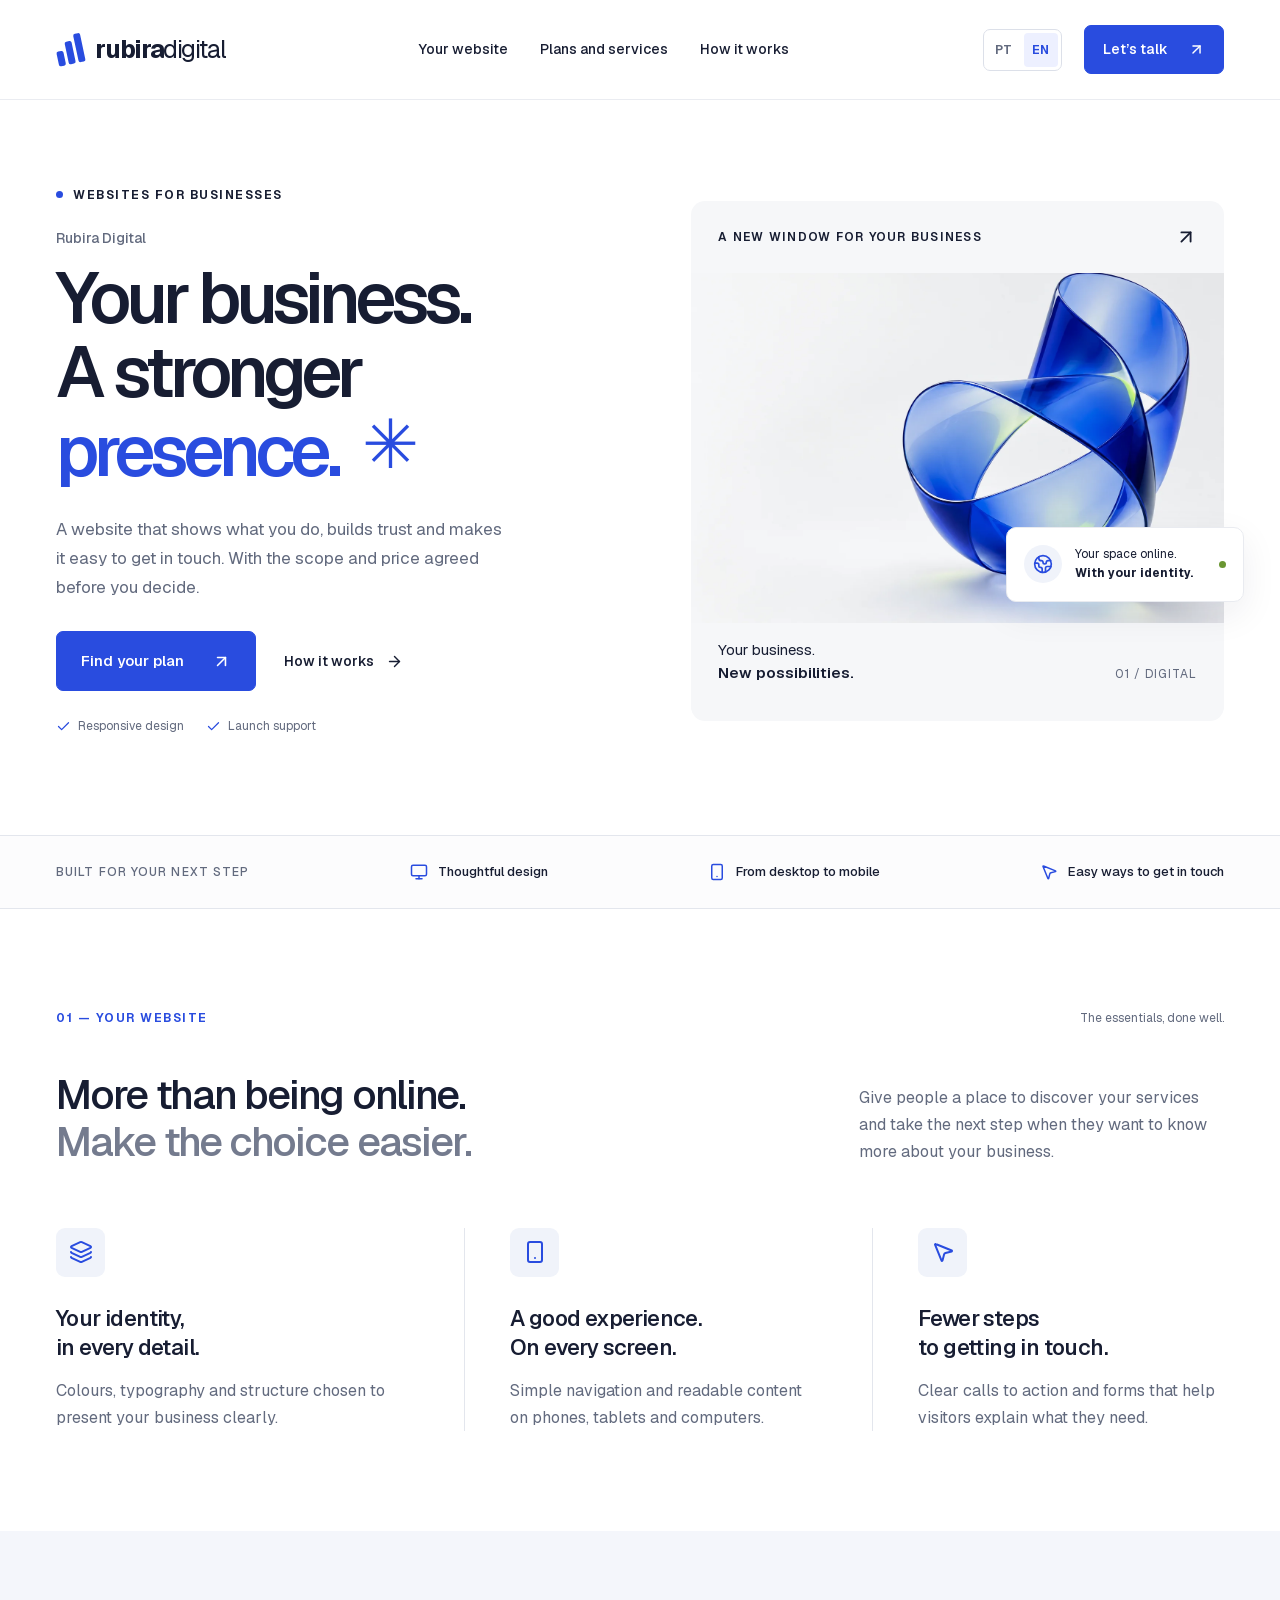
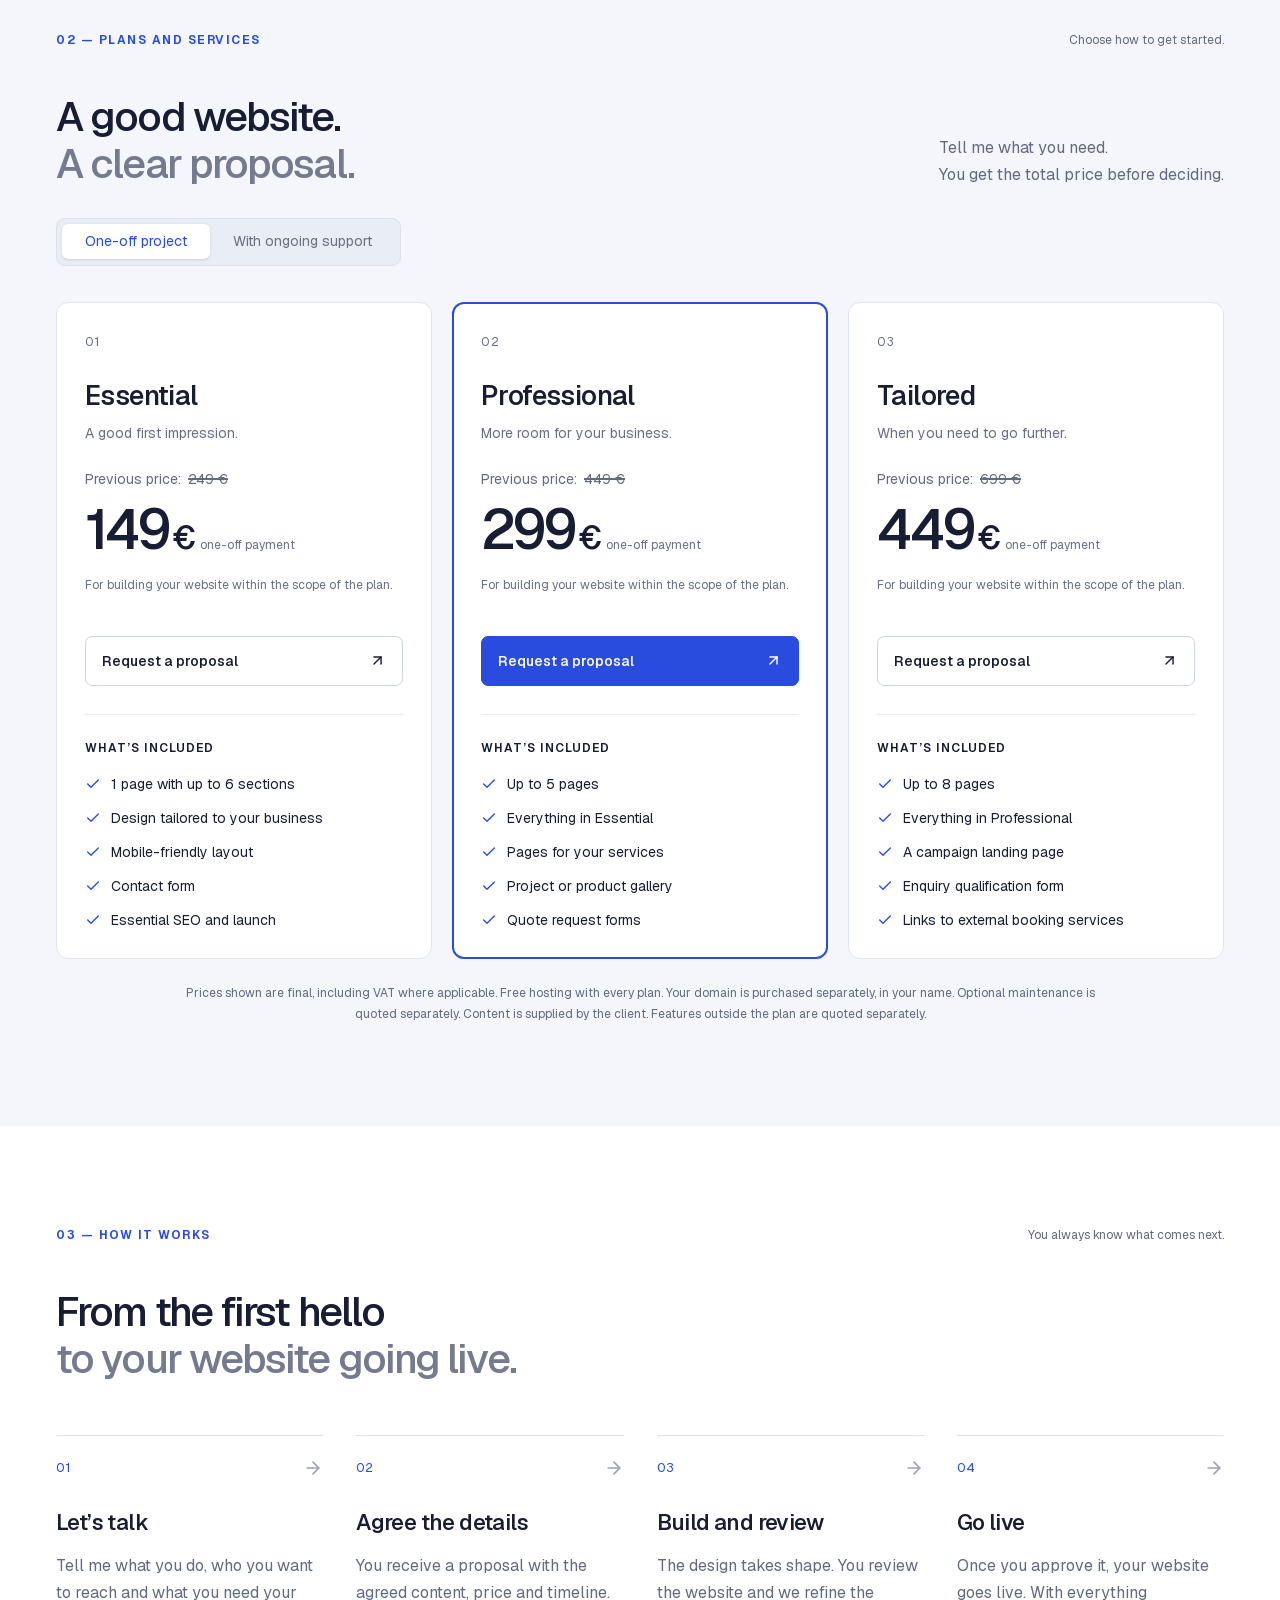
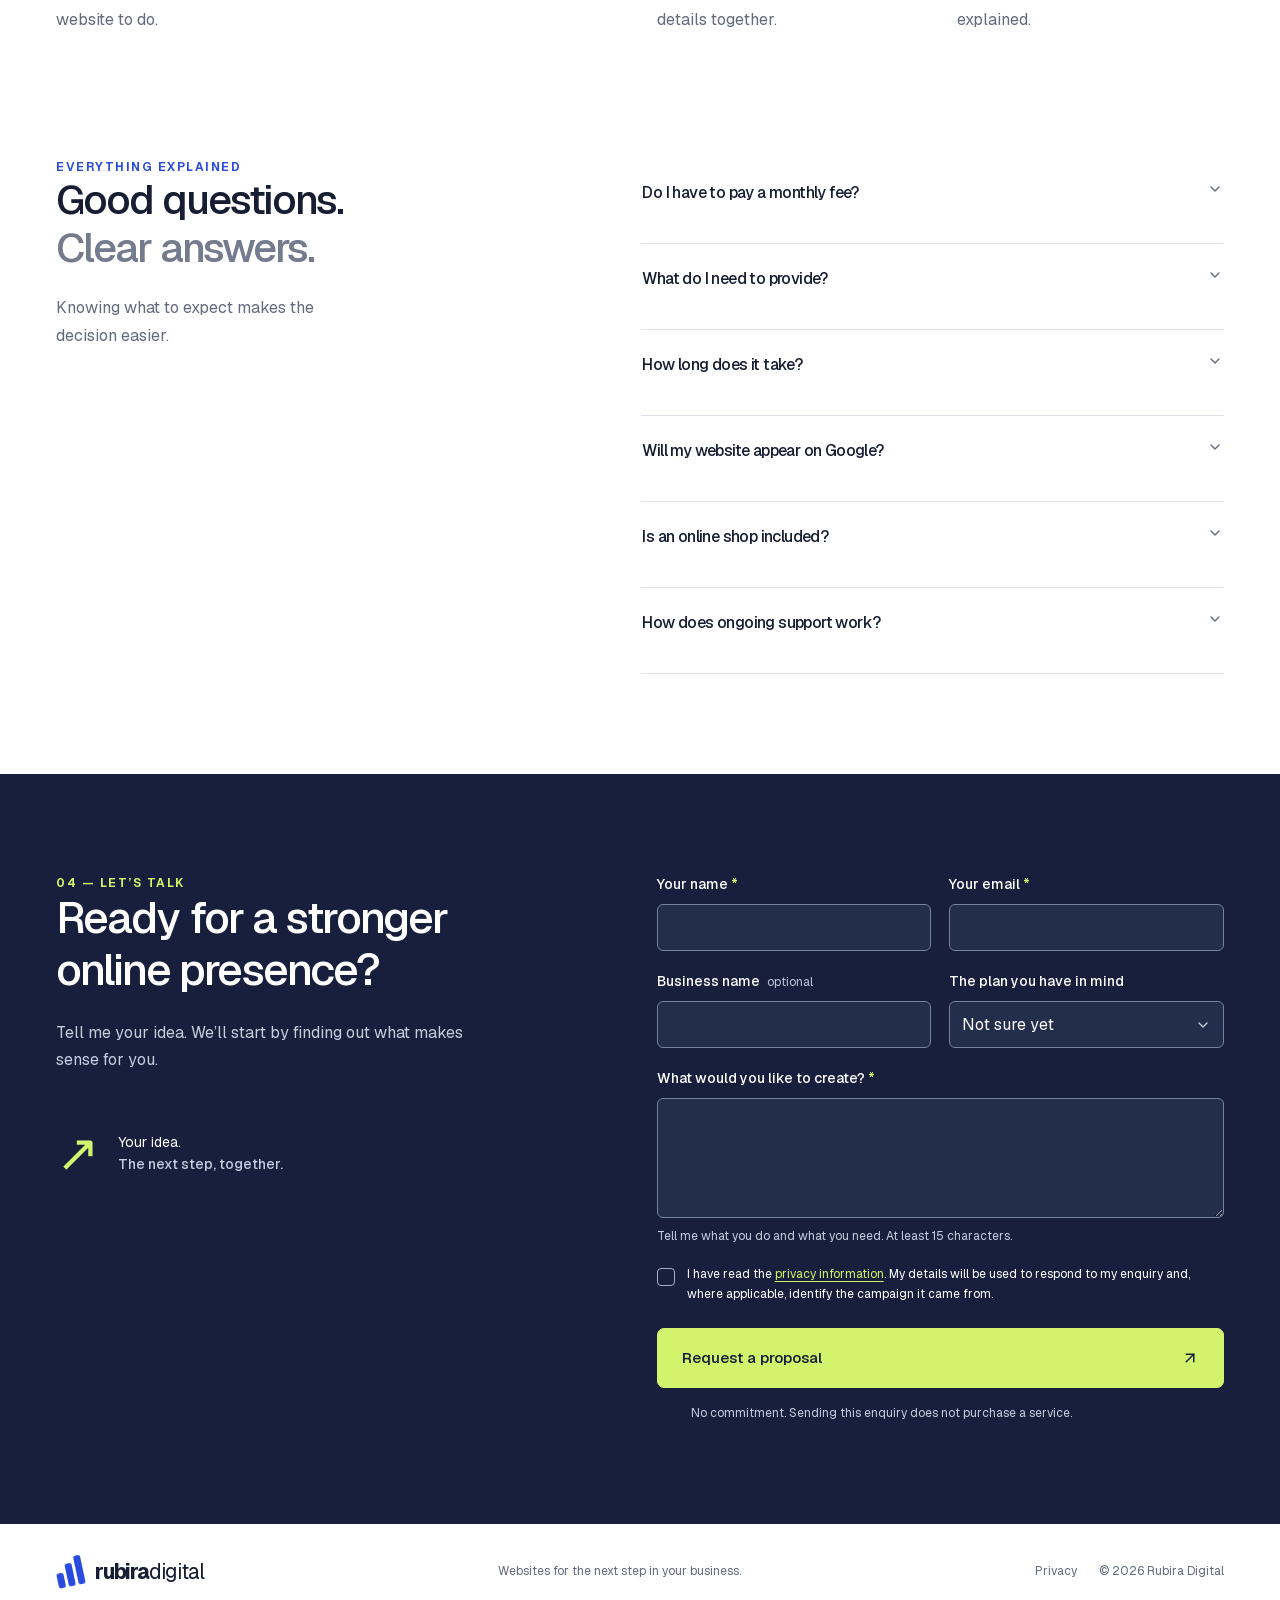
==== commit 46ddaac2: "Atualizar site comercial para Rubira Digital" ====
--- a/404/index.html
+++ b/404/index.html
@@ -1,4 +1,4 @@
-<!DOCTYPE html><html lang="pt-PT"><head><meta charSet="utf-8"/><meta name="viewport" content="width=device-width, initial-scale=1"/><link rel="stylesheet" href="/_next/static/css/document.ClbbW5en.css" data-rsc-css-href="/_next/static/css/document.ClbbW5en.css" data-precedence="vite-rsc/importer-resources"/><link rel="modulepreload" fetchPriority="low" href="/_next/static/chunks/index-ECXsG0yJ.js"/><script src="/_next/static/chunks/rolldown-runtime-hePW80VL.js" type="module" async=""></script><script src="/_next/static/chunks/framework-DTZGTDtF.js" type="module" async=""></script><script src="/_next/static/chunks/vinext-DxOyq-a2.js" type="module" async=""></script><link rel="modulepreload" href="/_next/static/chunks/language-control-CVqU1-Yv.js" crossorigin=""/><meta name="robots" content="noindex"/><title>Rubira Digital — Websites para negócios</title><meta name="description" content="Criação de websites para negócios. Conhece os serviços da Rubira Digital e pede uma proposta para o teu projeto."/><meta name="robots" content="index, follow"/><meta property="og:title" content="Rubira Digital — Websites para negócios"/><meta property="og:description" content="Criação de websites para negócios. Conhece os serviços da Rubira Digital e pede uma proposta para o teu projeto."/><meta property="og:url" content="https://rubiradigital.pt/"/><meta property="og:site_name" content="Rubira Digital"/><meta property="og:type" content="website"/><meta property="og:locale" content="pt_PT"/><meta name="twitter:card" content="summary"/><meta name="twitter:title" content="Rubira Digital — Websites para negócios"/><meta name="twitter:description" content="Criação de websites para negócios. Conhece os serviços da Rubira Digital e pede uma proposta para o teu projeto."/><link rel="shortcut icon" href="/favicon.ico"/><link rel="icon" href="/favicon.svg" type="image/svg+xml"/><link rel="icon" href="/favicon-32.png" type="image/png" sizes="32x32"/><link rel="apple-touch-icon" href="/apple-touch-icon.png" type="image/png" sizes="180x180"/><link rel="canonical" href="https://rubiradigital.pt/"/><link rel="alternate" hrefLang="pt-PT" href="https://rubiradigital.pt/"/><link rel="alternate" hrefLang="en" href="https://rubiradigital.pt/en/"/><link rel="alternate" hrefLang="x-default" href="https://rubiradigital.pt/"/><title>404: This page could not be found.</title><script>Object.assign(((self[Symbol.for("vinext.navigationRuntime")]??={bootstrap:{routeManifest:null},functions:{}}).bootstrap.rsc??={rsc:[]}),{params:{},nav:{"pathname":"/__vinext_nonexistent_for_404__/","searchParams":[]}})</script><link rel="modulepreload" href="/_next/static/chunks/index-ECXsG0yJ.js" />
+<!DOCTYPE html><html lang="pt-PT"><head><meta charSet="utf-8"/><meta name="viewport" content="width=device-width, initial-scale=1"/><link rel="stylesheet" href="/_next/static/css/document.ClbbW5en.css" data-rsc-css-href="/_next/static/css/document.ClbbW5en.css" data-precedence="vite-rsc/importer-resources"/><link rel="modulepreload" fetchPriority="low" href="/_next/static/chunks/index-CjxMIjbk.js"/><script src="/_next/static/chunks/rolldown-runtime-hePW80VL.js" type="module" async=""></script><script src="/_next/static/chunks/framework-DTZGTDtF.js" type="module" async=""></script><script src="/_next/static/chunks/vinext-CIROFUfx.js" type="module" async=""></script><link rel="modulepreload" href="/_next/static/chunks/language-control-CVqU1-Yv.js" crossorigin=""/><meta name="robots" content="noindex"/><title>Rubira Digital — Websites para negócios</title><meta name="description" content="Criação de websites para negócios. Conhece os serviços da Rubira Digital e pede uma proposta para o teu projeto."/><meta name="robots" content="index, follow"/><meta property="og:title" content="Rubira Digital — Websites para negócios"/><meta property="og:description" content="Criação de websites para negócios. Conhece os serviços da Rubira Digital e pede uma proposta para o teu projeto."/><meta property="og:url" content="https://rubiradigital.pt/"/><meta property="og:site_name" content="Rubira Digital"/><meta property="og:type" content="website"/><meta property="og:locale" content="pt_PT"/><meta name="twitter:card" content="summary"/><meta name="twitter:title" content="Rubira Digital — Websites para negócios"/><meta name="twitter:description" content="Criação de websites para negócios. Conhece os serviços da Rubira Digital e pede uma proposta para o teu projeto."/><link rel="shortcut icon" href="/favicon.ico"/><link rel="icon" href="/favicon.svg" type="image/svg+xml"/><link rel="icon" href="/favicon-32.png" type="image/png" sizes="32x32"/><link rel="apple-touch-icon" href="/apple-touch-icon.png" type="image/png" sizes="180x180"/><link rel="canonical" href="https://rubiradigital.pt/"/><link rel="alternate" hrefLang="pt-PT" href="https://rubiradigital.pt/"/><link rel="alternate" hrefLang="en" href="https://rubiradigital.pt/en/"/><link rel="alternate" hrefLang="x-default" href="https://rubiradigital.pt/"/><title>404: This page could not be found.</title><script>Object.assign(((self[Symbol.for("vinext.navigationRuntime")]??={bootstrap:{routeManifest:null},functions:{}}).bootstrap.rsc??={rsc:[]}),{params:{},nav:{"pathname":"/__vinext_nonexistent_for_404__/","searchParams":[]}})</script><link rel="modulepreload" href="/_next/static/chunks/index-CjxMIjbk.js" />
 <link rel="preload" href="/_next/static/_vinext_fonts/geist-8ac0455e797f/geist-98bbbccb.woff2" as="font" type="font/woff2" crossorigin />
 <link rel="preload" href="/_next/static/_vinext_fonts/geist-mono-00e989178794/geist-mono-013b2f2f.woff2" as="font" type="font/woff2" crossorigin />
 <style data-vinext-fonts>/* cyrillic-ext */
@@ -128,4 +128,4 @@
 
 .__variable_geist_mono_1001rt9 { --font-geist-mono: 'Geist Mono', 'Geist Mono Fallback'; }
 </style>
-</head><body class="__variable_geist_19ysh9d __variable_geist_mono_1001rt9 antialiased"><script type="application/ld+json">{"@context":"https://schema.org","@type":"Organization","name":"Rubira Digital","url":"https://rubiradigital.pt/","description":"Criação de websites para negócios."}</script><div style="font-family:system-ui,&quot;Segoe UI&quot;,Roboto,Helvetica,Arial,sans-serif,&quot;Apple Color Emoji&quot;,&quot;Segoe UI Emoji&quot;;height:100vh;text-align:center;display:flex;flex-direction:column;align-items:center;justify-content:center"><div><style>body{color:#000;background:#fff;margin:0}.next-error-h1{border-right:1px solid rgba(0,0,0,.3)}@media (prefers-color-scheme:dark){body{color:#fff;background:#000}.next-error-h1{border-right:1px solid rgba(255,255,255,.3)}}</style><h1 class="next-error-h1" style="display:inline-block;margin:0 20px 0 0;padding:0 23px 0 0;font-size:24px;font-weight:500;vertical-align:top;line-height:49px">404</h1><div style="display:inline-block"><h2 style="font-size:14px;font-weight:400;line-height:49px;margin:0">This page could not be found.</h2></div></div></div><script type="module" src="/_next/static/chunks/index-ECXsG0yJ.js" id="_R_" async=""></script><script>((self[Symbol.for("vinext.navigationRuntime")]??={bootstrap:{routeManifest:null},functions:{}}).bootstrap.rsc??={rsc:[]}).rsc.push("1:I[\"5cc9a21bef65\",[],\"LanguageDetection\",1]\n")</script><script>(self.__next_f=self.__next_f||[]).push([0])</script><script>self.addEventListener("DOMContentLoaded",()=>{if(self.__next_f?.push===Array.prototype.push)self.__next_f.length=0},{once:true})</script><script>self.__next_f.push([1,"1:I[\"5cc9a21bef65\",[],\"LanguageDetection\",1]\n"])</script><script>((self[Symbol.for("vinext.navigationRuntime")]??={bootstrap:{routeManifest:null},functions:{}}).bootstrap.rsc??={rsc:[]}).rsc.push("2:\"$Sreact.fragment\"\n")</script><script>self.__next_f.push([1,"2:\"$Sreact.fragment\"\n"])</script><script>((self[Symbol.for("vinext.navigationRuntime")]??={bootstrap:{routeManifest:null},functions:{}}).bootstrap.rsc??={rsc:[]}).rsc.push(":HL[\"/_next/static/css/document.ClbbW5en.css\",\"style\"     ]\n")</script><script>self.__next_f.push([1,":HL[\"/_next/static/css/document.ClbbW5en.css\",\"style\"     ]\n"])</script><script>((self[Symbol.for("vinext.navigationRuntime")]??={bootstrap:{routeManifest:null},functions:{}}).bootstrap.rsc??={rsc:[]}).rsc.push("0:{\"__route\":\"route:/__vinext_nonexistent_for_404__/\",\"__interceptionContext\":null,\"__layoutIds\":[],\"__rootLayout\":null,\"route:/__vinext_nonexistent_for_404__/\":[[[\"$\",\"link\",\"css:/_next/static/css/document.ClbbW5en.css\",{\"rel\":\"stylesheet\",\"precedence\":\"vite-rsc/importer-resources\",\"href\":\"/_next/static/css/document.ClbbW5en.css\",\"data-rsc-css-href\":\"/_next/static/css/document.ClbbW5en.css\"}],\"$undefined\"],[\"$\",\"html\",null,{\"lang\":\"pt-PT\",\"children\":[\"$\",\"body\",null,{\"className\":\"__variable_geist_19ysh9d __variable_geist_mono_1001rt9 antialiased\",\"children\":[[\"$\",\"script\",null,{\"type\":\"application/ld+json\",\"dangerouslySetInnerHTML\":{\"__html\":\"{\\\"@context\\\":\\\"https://schema.org\\\",\\\"@type\\\":\\\"Organization\\\",\\\"name\\\":\\\"Rubira Digital\\\",\\\"url\\\":\\\"https://rubiradigital.pt/\\\",\\\"description\\\":\\\"Criação de websites para negócios.\\\"}\"}}],[\"$\",\"$L1\",null,{\"locale\":\"pt\"}],[[\"$\",\"meta\",\"charset\",{\"charSet\":\"utf-8\"}],[\"$\",\"meta\",\"robots\",{\"name\":\"robots\",\"content\":\"noindex\"}],[\"$\",\"$2\",\"metadata\",{\"children\":[[\"$\",\"title\",\"0\",{\"children\":\"Rubira Digital — Websites para negócios\"}],[\"$\",\"meta\",\"1\",{\"name\":\"description\",\"content\":\"Criação de websites para negócios. Conhece os serviços da Rubira Digital e pede uma proposta para o teu projeto.\"}],[\"$\",\"meta\",\"2\",{\"name\":\"robots\",\"content\":\"index, follow\"}],[\"$\",\"meta\",\"3\",{\"property\":\"og:title\",\"content\":\"Rubira Digital — Websites para negócios\"}],[\"$\",\"meta\",\"4\",{\"property\":\"og:description\",\"content\":\"Criação de websites para negócios. Conhece os serviços da Rubira Digital e pede uma proposta para o teu projeto.\"}],[\"$\",\"meta\",\"5\",{\"property\":\"og:url\",\"content\":\"https://rubiradigital.pt/\"}],[\"$\",\"meta\",\"6\",{\"property\":\"og:site_name\",\"content\":\"Rubira Digital\"}],[\"$\",\"meta\",\"7\",{\"property\":\"og:type\",\"content\":\"website\"}],[\"$\",\"meta\",\"8\",{\"property\":\"og:locale\",\"content\":\"pt_PT\"}],[\"$\",\"meta\",\"9\",{\"name\":\"twitter:card\",\"content\":\"summary\"}],[\"$\",\"meta\",\"10\",{\"name\":\"twitter:title\",\"content\":\"Rubira Digital — Websites para negócios\"}],[\"$\",\"meta\",\"11\",{\"name\":\"twitter:description\",\"content\":\"Criação de websites para negócios. Conhece os serviços da Rubira Digital e pede uma proposta para o teu projeto.\"}],[\"$\",\"link\",\"12\",{\"data-vinext-streamed-icon\":\"$undefined\",\"rel\":\"shortcut icon\",\"href\":\"/favicon.ico\",\"type\":\"$undefined\",\"sizes\":\"$undefined\",\"color\":\"$undefined\",\"media\":\"$undefined\",\"fetchPriority\":\"$undefined\"}],[\"$\",\"link\",\"13\",{\"data-vinext-streamed-icon\":\"$undefined\",\"rel\":\"icon\",\"href\":\"/favicon.svg\",\"type\":\"image/svg+xml\",\"sizes\":\"$undefined\",\"color\":\"$undefined\",\"media\":\"$undefined\",\"fetchPriority\":\"$undefined\"}],[\"$\",\"link\",\"14\",{\"data-vinext-streamed-icon\":\"$undefined\",\"rel\":\"icon\",\"href\":\"/favicon-32.png\",\"type\":\"image/png\",\"sizes\":\"32x32\",\"color\":\"$undefined\",\"media\":\"$undefined\",\"fetchPriority\":\"$undefined\"}],[\"$\",\"link\",\"15\",{\"data-vinext-streamed-icon\":\"$undefined\",\"rel\":\"apple-touch-icon\",\"href\":\"/apple-touch-icon.png\",\"type\":\"image/png\",\"sizes\":\"180x180\",\"color\":\"$undefined\",\"media\":\"$undefined\",\"fetchPriority\":\"$undefined\"}],[\"$\",\"link\",\"16\",{\"rel\":\"canonical\",\"href\":\"https://rubiradigital.pt/\"}],[\"$\",\"link\",\"17\",{\"rel\":\"alternate\",\"hrefLang\":\"pt-PT\",\"href\":\"https://rubiradigital.pt/\"}],[\"$\",\"link\",\"18\",{\"rel\":\"alternate\",\"hrefLang\":\"en\",\"href\":\"https://rubiradigital.pt/en/\"}],[\"$\",\"link\",\"19\",{\"rel\":\"alternate\",\"hrefLang\":\"x-default\",\"href\":\"https://rubiradigital.pt/\"}]]}],[\"$\",\"$2\",\"viewport\",{\"children\":[[\"$\",\"meta\",\"0\",{\"name\":\"viewport\",\"content\":\"width=device-width, initial-scale=1\"}]]}],[[\"$\",\"title\",null,{\"children\":\"404: This page could not be found.\"}],[\"$\",\"div\",null,{\"style\":{\"fontFamily\":\"system-ui,\\\"Segoe UI\\\",Roboto,Helvetica,Arial,sans-serif,\\\"Apple Color Emoji\\\",\\\"Segoe UI Emoji\\\"\",\"height\":\"100vh\",\"textAlign\":\"center\",\"display\":\"flex\",\"flexDirection\":\"column\",\"alignItems\":\"center\",\"justifyContent\":\"center\"},\"children\":[\"$\",\"div\",null,{\"children\":[[\"$\",\"style\",null,{\"dangerouslySetInnerHTML\":{\"__html\":\"body{color:#000;background:#fff;margin:0}.next-error-h1{border-right:1px solid rgba(0,0,0,.3)}@media (prefers-color-scheme:dark){body{color:#fff;background:#000}.next-error-h1{border-right:1px solid rgba(255,255,255,.3)}}\"}}],[\"$\",\"h1\",null,{\"className\":\"next-error-h1\",\"style\":{\"display\":\"inline-block\",\"margin\":\"0 20px 0 0\",\"padding\":\"0 23px 0 0\",\"fontSize\":24,\"fontWeight\":500,\"verticalAlign\":\"top\",\"lineHeight\":\"49px\"},\"children\":404}],[\"$\",\"div\",null,{\"style\":{\"display\":\"inline-block\"},\"children\":\"$L3\"}]]}]}]]]]}]}]]}\n")</script><script>self.__next_f.push([1,"0:{\"__route\":\"route:/__vinext_nonexistent_for_404__/\",\"__interceptionContext\":null,\"__layoutIds\":[],\"__rootLayout\":null,\"route:/__vinext_nonexistent_for_404__/\":[[[\"$\",\"link\",\"css:/_next/static/css/document.ClbbW5en.css\",{\"rel\":\"stylesheet\",\"precedence\":\"vite-rsc/importer-resources\",\"href\":\"/_next/static/css/document.ClbbW5en.css\",\"data-rsc-css-href\":\"/_next/static/css/document.ClbbW5en.css\"}],\"$undefined\"],[\"$\",\"html\",null,{\"lang\":\"pt-PT\",\"children\":[\"$\",\"body\",null,{\"className\":\"__variable_geist_19ysh9d __variable_geist_mono_1001rt9 antialiased\",\"children\":[[\"$\",\"script\",null,{\"type\":\"application/ld+json\",\"dangerouslySetInnerHTML\":{\"__html\":\"{\\\"@context\\\":\\\"https://schema.org\\\",\\\"@type\\\":\\\"Organization\\\",\\\"name\\\":\\\"Rubira Digital\\\",\\\"url\\\":\\\"https://rubiradigital.pt/\\\",\\\"description\\\":\\\"Criação de websites para negócios.\\\"}\"}}],[\"$\",\"$L1\",null,{\"locale\":\"pt\"}],[[\"$\",\"meta\",\"charset\",{\"charSet\":\"utf-8\"}],[\"$\",\"meta\",\"robots\",{\"name\":\"robots\",\"content\":\"noindex\"}],[\"$\",\"$2\",\"metadata\",{\"children\":[[\"$\",\"title\",\"0\",{\"children\":\"Rubira Digital — Websites para negócios\"}],[\"$\",\"meta\",\"1\",{\"name\":\"description\",\"content\":\"Criação de websites para negócios. Conhece os serviços da Rubira Digital e pede uma proposta para o teu projeto.\"}],[\"$\",\"meta\",\"2\",{\"name\":\"robots\",\"content\":\"index, follow\"}],[\"$\",\"meta\",\"3\",{\"property\":\"og:title\",\"content\":\"Rubira Digital — Websites para negócios\"}],[\"$\",\"meta\",\"4\",{\"property\":\"og:description\",\"content\":\"Criação de websites para negócios. Conhece os serviços da Rubira Digital e pede uma proposta para o teu projeto.\"}],[\"$\",\"meta\",\"5\",{\"property\":\"og:url\",\"content\":\"https://rubiradigital.pt/\"}],[\"$\",\"meta\",\"6\",{\"property\":\"og:site_name\",\"content\":\"Rubira Digital\"}],[\"$\",\"meta\",\"7\",{\"property\":\"og:type\",\"content\":\"website\"}],[\"$\",\"meta\",\"8\",{\"property\":\"og:locale\",\"content\":\"pt_PT\"}],[\"$\",\"meta\",\"9\",{\"name\":\"twitter:card\",\"content\":\"summary\"}],[\"$\",\"meta\",\"10\",{\"name\":\"twitter:title\",\"content\":\"Rubira Digital — Websites para negócios\"}],[\"$\",\"meta\",\"11\",{\"name\":\"twitter:description\",\"content\":\"Criação de websites para negócios. Conhece os serviços da Rubira Digital e pede uma proposta para o teu projeto.\"}],[\"$\",\"link\",\"12\",{\"data-vinext-streamed-icon\":\"$undefined\",\"rel\":\"shortcut icon\",\"href\":\"/favicon.ico\",\"type\":\"$undefined\",\"sizes\":\"$undefined\",\"color\":\"$undefined\",\"media\":\"$undefined\",\"fetchPriority\":\"$undefined\"}],[\"$\",\"link\",\"13\",{\"data-vinext-streamed-icon\":\"$undefined\",\"rel\":\"icon\",\"href\":\"/favicon.svg\",\"type\":\"image/svg+xml\",\"sizes\":\"$undefined\",\"color\":\"$undefined\",\"media\":\"$undefined\",\"fetchPriority\":\"$undefined\"}],[\"$\",\"link\",\"14\",{\"data-vinext-streamed-icon\":\"$undefined\",\"rel\":\"icon\",\"href\":\"/favicon-32.png\",\"type\":\"image/png\",\"sizes\":\"32x32\",\"color\":\"$undefined\",\"media\":\"$undefined\",\"fetchPriority\":\"$undefined\"}],[\"$\",\"link\",\"15\",{\"data-vinext-streamed-icon\":\"$undefined\",\"rel\":\"apple-touch-icon\",\"href\":\"/apple-touch-icon.png\",\"type\":\"image/png\",\"sizes\":\"180x180\",\"color\":\"$undefined\",\"media\":\"$undefined\",\"fetchPriority\":\"$undefined\"}],[\"$\",\"link\",\"16\",{\"rel\":\"canonical\",\"href\":\"https://rubiradigital.pt/\"}],[\"$\",\"link\",\"17\",{\"rel\":\"alternate\",\"hrefLang\":\"pt-PT\",\"href\":\"https://rubiradigital.pt/\"}],[\"$\",\"link\",\"18\",{\"rel\":\"alternate\",\"hrefLang\":\"en\",\"href\":\"https://rubiradigital.pt/en/\"}],[\"$\",\"link\",\"19\",{\"rel\":\"alternate\",\"hrefLang\":\"x-default\",\"href\":\"https://rubiradigital.pt/\"}]]}],[\"$\",\"$2\",\"viewport\",{\"children\":[[\"$\",\"meta\",\"0\",{\"name\":\"viewport\",\"content\":\"width=device-width, initial-scale=1\"}]]}],[[\"$\",\"title\",null,{\"children\":\"404: This page could not be found.\"}],[\"$\",\"div\",null,{\"style\":{\"fontFamily\":\"system-ui,\\\"Segoe UI\\\",Roboto,Helvetica,Arial,sans-serif,\\\"Apple Color Emoji\\\",\\\"Segoe UI Emoji\\\"\",\"height\":\"100vh\",\"textAlign\":\"center\",\"display\":\"flex\",\"flexDirection\":\"column\",\"alignItems\":\"center\",\"justifyContent\":\"center\"},\"children\":[\"$\",\"div\",null,{\"children\":[[\"$\",\"style\",null,{\"dangerouslySetInnerHTML\":{\"__html\":\"body{color:#000;background:#fff;margin:0}.next-error-h1{border-right:1px solid rgba(0,0,0,.3)}@media (prefers-color-scheme:dark){body{color:#fff;background:#000}.next-error-h1{border-right:1px solid rgba(255,255,255,.3)}}\"}}],[\"$\",\"h1\",null,{\"className\":\"next-error-h1\",\"style\":{\"display\":\"inline-block\",\"margin\":\"0 20px 0 0\",\"padding\":\"0 23px 0 0\",\"fontSize\":24,\"fontWeight\":500,\"verticalAlign\":\"top\",\"lineHeight\":\"49px\"},\"children\":404}],[\"$\",\"div\",null,{\"style\":{\"display\":\"inline-block\"},\"children\":\"$L3\"}]]}]}]]]]}]}]]}\n"])</script><script>((self[Symbol.for("vinext.navigationRuntime")]??={bootstrap:{routeManifest:null},functions:{}}).bootstrap.rsc??={rsc:[]}).rsc.push("3:[\"$\",\"h2\",null,{\"style\":{\"fontSize\":14,\"fontWeight\":400,\"lineHeight\":\"49px\",\"margin\":0},\"children\":\"This page could not be found.\"}]\n")</script><script>self.__next_f.push([1,"3:[\"$\",\"h2\",null,{\"style\":{\"fontSize\":14,\"fontWeight\":400,\"lineHeight\":\"49px\",\"margin\":0},\"children\":\"This page could not be found.\"}]\n"])</script><script>((self[Symbol.for("vinext.navigationRuntime")]??={bootstrap:{routeManifest:null},functions:{}}).bootstrap.rsc??={rsc:[]}).done=true</script></body></html>+</head><body class="__variable_geist_19ysh9d __variable_geist_mono_1001rt9 antialiased"><script type="application/ld+json">{"@context":"https://schema.org","@type":"Organization","name":"Rubira Digital","url":"https://rubiradigital.pt/","description":"Criação de websites para negócios."}</script><div style="font-family:system-ui,&quot;Segoe UI&quot;,Roboto,Helvetica,Arial,sans-serif,&quot;Apple Color Emoji&quot;,&quot;Segoe UI Emoji&quot;;height:100vh;text-align:center;display:flex;flex-direction:column;align-items:center;justify-content:center"><div><style>body{color:#000;background:#fff;margin:0}.next-error-h1{border-right:1px solid rgba(0,0,0,.3)}@media (prefers-color-scheme:dark){body{color:#fff;background:#000}.next-error-h1{border-right:1px solid rgba(255,255,255,.3)}}</style><h1 class="next-error-h1" style="display:inline-block;margin:0 20px 0 0;padding:0 23px 0 0;font-size:24px;font-weight:500;vertical-align:top;line-height:49px">404</h1><div style="display:inline-block"><h2 style="font-size:14px;font-weight:400;line-height:49px;margin:0">This page could not be found.</h2></div></div></div><script type="module" src="/_next/static/chunks/index-CjxMIjbk.js" id="_R_" async=""></script><script>((self[Symbol.for("vinext.navigationRuntime")]??={bootstrap:{routeManifest:null},functions:{}}).bootstrap.rsc??={rsc:[]}).rsc.push("1:I[\"5cc9a21bef65\",[],\"LanguageDetection\",1]\n")</script><script>(self.__next_f=self.__next_f||[]).push([0])</script><script>self.addEventListener("DOMContentLoaded",()=>{if(self.__next_f?.push===Array.prototype.push)self.__next_f.length=0},{once:true})</script><script>self.__next_f.push([1,"1:I[\"5cc9a21bef65\",[],\"LanguageDetection\",1]\n"])</script><script>((self[Symbol.for("vinext.navigationRuntime")]??={bootstrap:{routeManifest:null},functions:{}}).bootstrap.rsc??={rsc:[]}).rsc.push("2:\"$Sreact.fragment\"\n")</script><script>self.__next_f.push([1,"2:\"$Sreact.fragment\"\n"])</script><script>((self[Symbol.for("vinext.navigationRuntime")]??={bootstrap:{routeManifest:null},functions:{}}).bootstrap.rsc??={rsc:[]}).rsc.push(":HL[\"/_next/static/css/document.ClbbW5en.css\",\"style\"     ]\n")</script><script>self.__next_f.push([1,":HL[\"/_next/static/css/document.ClbbW5en.css\",\"style\"     ]\n"])</script><script>((self[Symbol.for("vinext.navigationRuntime")]??={bootstrap:{routeManifest:null},functions:{}}).bootstrap.rsc??={rsc:[]}).rsc.push("0:{\"__route\":\"route:/__vinext_nonexistent_for_404__/\",\"__interceptionContext\":null,\"__layoutIds\":[],\"__rootLayout\":null,\"route:/__vinext_nonexistent_for_404__/\":[[[\"$\",\"link\",\"css:/_next/static/css/document.ClbbW5en.css\",{\"rel\":\"stylesheet\",\"precedence\":\"vite-rsc/importer-resources\",\"href\":\"/_next/static/css/document.ClbbW5en.css\",\"data-rsc-css-href\":\"/_next/static/css/document.ClbbW5en.css\"}],\"$undefined\"],[\"$\",\"html\",null,{\"lang\":\"pt-PT\",\"children\":[\"$\",\"body\",null,{\"className\":\"__variable_geist_19ysh9d __variable_geist_mono_1001rt9 antialiased\",\"children\":[[\"$\",\"script\",null,{\"type\":\"application/ld+json\",\"dangerouslySetInnerHTML\":{\"__html\":\"{\\\"@context\\\":\\\"https://schema.org\\\",\\\"@type\\\":\\\"Organization\\\",\\\"name\\\":\\\"Rubira Digital\\\",\\\"url\\\":\\\"https://rubiradigital.pt/\\\",\\\"description\\\":\\\"Criação de websites para negócios.\\\"}\"}}],[\"$\",\"$L1\",null,{\"locale\":\"pt\"}],[[\"$\",\"meta\",\"charset\",{\"charSet\":\"utf-8\"}],[\"$\",\"meta\",\"robots\",{\"name\":\"robots\",\"content\":\"noindex\"}],[\"$\",\"$2\",\"metadata\",{\"children\":[[\"$\",\"title\",\"0\",{\"children\":\"Rubira Digital — Websites para negócios\"}],[\"$\",\"meta\",\"1\",{\"name\":\"description\",\"content\":\"Criação de websites para negócios. Conhece os serviços da Rubira Digital e pede uma proposta para o teu projeto.\"}],[\"$\",\"meta\",\"2\",{\"name\":\"robots\",\"content\":\"index, follow\"}],[\"$\",\"meta\",\"3\",{\"property\":\"og:title\",\"content\":\"Rubira Digital — Websites para negócios\"}],[\"$\",\"meta\",\"4\",{\"property\":\"og:description\",\"content\":\"Criação de websites para negócios. Conhece os serviços da Rubira Digital e pede uma proposta para o teu projeto.\"}],[\"$\",\"meta\",\"5\",{\"property\":\"og:url\",\"content\":\"https://rubiradigital.pt/\"}],[\"$\",\"meta\",\"6\",{\"property\":\"og:site_name\",\"content\":\"Rubira Digital\"}],[\"$\",\"meta\",\"7\",{\"property\":\"og:type\",\"content\":\"website\"}],[\"$\",\"meta\",\"8\",{\"property\":\"og:locale\",\"content\":\"pt_PT\"}],[\"$\",\"meta\",\"9\",{\"name\":\"twitter:card\",\"content\":\"summary\"}],[\"$\",\"meta\",\"10\",{\"name\":\"twitter:title\",\"content\":\"Rubira Digital — Websites para negócios\"}],[\"$\",\"meta\",\"11\",{\"name\":\"twitter:description\",\"content\":\"Criação de websites para negócios. Conhece os serviços da Rubira Digital e pede uma proposta para o teu projeto.\"}],[\"$\",\"link\",\"12\",{\"data-vinext-streamed-icon\":\"$undefined\",\"rel\":\"shortcut icon\",\"href\":\"/favicon.ico\",\"type\":\"$undefined\",\"sizes\":\"$undefined\",\"color\":\"$undefined\",\"media\":\"$undefined\",\"fetchPriority\":\"$undefined\"}],[\"$\",\"link\",\"13\",{\"data-vinext-streamed-icon\":\"$undefined\",\"rel\":\"icon\",\"href\":\"/favicon.svg\",\"type\":\"image/svg+xml\",\"sizes\":\"$undefined\",\"color\":\"$undefined\",\"media\":\"$undefined\",\"fetchPriority\":\"$undefined\"}],[\"$\",\"link\",\"14\",{\"data-vinext-streamed-icon\":\"$undefined\",\"rel\":\"icon\",\"href\":\"/favicon-32.png\",\"type\":\"image/png\",\"sizes\":\"32x32\",\"color\":\"$undefined\",\"media\":\"$undefined\",\"fetchPriority\":\"$undefined\"}],[\"$\",\"link\",\"15\",{\"data-vinext-streamed-icon\":\"$undefined\",\"rel\":\"apple-touch-icon\",\"href\":\"/apple-touch-icon.png\",\"type\":\"image/png\",\"sizes\":\"180x180\",\"color\":\"$undefined\",\"media\":\"$undefined\",\"fetchPriority\":\"$undefined\"}],[\"$\",\"link\",\"16\",{\"rel\":\"canonical\",\"href\":\"https://rubiradigital.pt/\"}],[\"$\",\"link\",\"17\",{\"rel\":\"alternate\",\"hrefLang\":\"pt-PT\",\"href\":\"https://rubiradigital.pt/\"}],[\"$\",\"link\",\"18\",{\"rel\":\"alternate\",\"hrefLang\":\"en\",\"href\":\"https://rubiradigital.pt/en/\"}],[\"$\",\"link\",\"19\",{\"rel\":\"alternate\",\"hrefLang\":\"x-default\",\"href\":\"https://rubiradigital.pt/\"}]]}],[\"$\",\"$2\",\"viewport\",{\"children\":[[\"$\",\"meta\",\"0\",{\"name\":\"viewport\",\"content\":\"width=device-width, initial-scale=1\"}]]}],[[\"$\",\"title\",null,{\"children\":\"404: This page could not be found.\"}],[\"$\",\"div\",null,{\"style\":{\"fontFamily\":\"system-ui,\\\"Segoe UI\\\",Roboto,Helvetica,Arial,sans-serif,\\\"Apple Color Emoji\\\",\\\"Segoe UI Emoji\\\"\",\"height\":\"100vh\",\"textAlign\":\"center\",\"display\":\"flex\",\"flexDirection\":\"column\",\"alignItems\":\"center\",\"justifyContent\":\"center\"},\"children\":[\"$\",\"div\",null,{\"children\":[[\"$\",\"style\",null,{\"dangerouslySetInnerHTML\":{\"__html\":\"body{color:#000;background:#fff;margin:0}.next-error-h1{border-right:1px solid rgba(0,0,0,.3)}@media (prefers-color-scheme:dark){body{color:#fff;background:#000}.next-error-h1{border-right:1px solid rgba(255,255,255,.3)}}\"}}],[\"$\",\"h1\",null,{\"className\":\"next-error-h1\",\"style\":{\"display\":\"inline-block\",\"margin\":\"0 20px 0 0\",\"padding\":\"0 23px 0 0\",\"fontSize\":24,\"fontWeight\":500,\"verticalAlign\":\"top\",\"lineHeight\":\"49px\"},\"children\":404}],[\"$\",\"div\",null,{\"style\":{\"display\":\"inline-block\"},\"children\":\"$L3\"}]]}]}]]]]}]}]]}\n")</script><script>self.__next_f.push([1,"0:{\"__route\":\"route:/__vinext_nonexistent_for_404__/\",\"__interceptionContext\":null,\"__layoutIds\":[],\"__rootLayout\":null,\"route:/__vinext_nonexistent_for_404__/\":[[[\"$\",\"link\",\"css:/_next/static/css/document.ClbbW5en.css\",{\"rel\":\"stylesheet\",\"precedence\":\"vite-rsc/importer-resources\",\"href\":\"/_next/static/css/document.ClbbW5en.css\",\"data-rsc-css-href\":\"/_next/static/css/document.ClbbW5en.css\"}],\"$undefined\"],[\"$\",\"html\",null,{\"lang\":\"pt-PT\",\"children\":[\"$\",\"body\",null,{\"className\":\"__variable_geist_19ysh9d __variable_geist_mono_1001rt9 antialiased\",\"children\":[[\"$\",\"script\",null,{\"type\":\"application/ld+json\",\"dangerouslySetInnerHTML\":{\"__html\":\"{\\\"@context\\\":\\\"https://schema.org\\\",\\\"@type\\\":\\\"Organization\\\",\\\"name\\\":\\\"Rubira Digital\\\",\\\"url\\\":\\\"https://rubiradigital.pt/\\\",\\\"description\\\":\\\"Criação de websites para negócios.\\\"}\"}}],[\"$\",\"$L1\",null,{\"locale\":\"pt\"}],[[\"$\",\"meta\",\"charset\",{\"charSet\":\"utf-8\"}],[\"$\",\"meta\",\"robots\",{\"name\":\"robots\",\"content\":\"noindex\"}],[\"$\",\"$2\",\"metadata\",{\"children\":[[\"$\",\"title\",\"0\",{\"children\":\"Rubira Digital — Websites para negócios\"}],[\"$\",\"meta\",\"1\",{\"name\":\"description\",\"content\":\"Criação de websites para negócios. Conhece os serviços da Rubira Digital e pede uma proposta para o teu projeto.\"}],[\"$\",\"meta\",\"2\",{\"name\":\"robots\",\"content\":\"index, follow\"}],[\"$\",\"meta\",\"3\",{\"property\":\"og:title\",\"content\":\"Rubira Digital — Websites para negócios\"}],[\"$\",\"meta\",\"4\",{\"property\":\"og:description\",\"content\":\"Criação de websites para negócios. Conhece os serviços da Rubira Digital e pede uma proposta para o teu projeto.\"}],[\"$\",\"meta\",\"5\",{\"property\":\"og:url\",\"content\":\"https://rubiradigital.pt/\"}],[\"$\",\"meta\",\"6\",{\"property\":\"og:site_name\",\"content\":\"Rubira Digital\"}],[\"$\",\"meta\",\"7\",{\"property\":\"og:type\",\"content\":\"website\"}],[\"$\",\"meta\",\"8\",{\"property\":\"og:locale\",\"content\":\"pt_PT\"}],[\"$\",\"meta\",\"9\",{\"name\":\"twitter:card\",\"content\":\"summary\"}],[\"$\",\"meta\",\"10\",{\"name\":\"twitter:title\",\"content\":\"Rubira Digital — Websites para negócios\"}],[\"$\",\"meta\",\"11\",{\"name\":\"twitter:description\",\"content\":\"Criação de websites para negócios. Conhece os serviços da Rubira Digital e pede uma proposta para o teu projeto.\"}],[\"$\",\"link\",\"12\",{\"data-vinext-streamed-icon\":\"$undefined\",\"rel\":\"shortcut icon\",\"href\":\"/favicon.ico\",\"type\":\"$undefined\",\"sizes\":\"$undefined\",\"color\":\"$undefined\",\"media\":\"$undefined\",\"fetchPriority\":\"$undefined\"}],[\"$\",\"link\",\"13\",{\"data-vinext-streamed-icon\":\"$undefined\",\"rel\":\"icon\",\"href\":\"/favicon.svg\",\"type\":\"image/svg+xml\",\"sizes\":\"$undefined\",\"color\":\"$undefined\",\"media\":\"$undefined\",\"fetchPriority\":\"$undefined\"}],[\"$\",\"link\",\"14\",{\"data-vinext-streamed-icon\":\"$undefined\",\"rel\":\"icon\",\"href\":\"/favicon-32.png\",\"type\":\"image/png\",\"sizes\":\"32x32\",\"color\":\"$undefined\",\"media\":\"$undefined\",\"fetchPriority\":\"$undefined\"}],[\"$\",\"link\",\"15\",{\"data-vinext-streamed-icon\":\"$undefined\",\"rel\":\"apple-touch-icon\",\"href\":\"/apple-touch-icon.png\",\"type\":\"image/png\",\"sizes\":\"180x180\",\"color\":\"$undefined\",\"media\":\"$undefined\",\"fetchPriority\":\"$undefined\"}],[\"$\",\"link\",\"16\",{\"rel\":\"canonical\",\"href\":\"https://rubiradigital.pt/\"}],[\"$\",\"link\",\"17\",{\"rel\":\"alternate\",\"hrefLang\":\"pt-PT\",\"href\":\"https://rubiradigital.pt/\"}],[\"$\",\"link\",\"18\",{\"rel\":\"alternate\",\"hrefLang\":\"en\",\"href\":\"https://rubiradigital.pt/en/\"}],[\"$\",\"link\",\"19\",{\"rel\":\"alternate\",\"hrefLang\":\"x-default\",\"href\":\"https://rubiradigital.pt/\"}]]}],[\"$\",\"$2\",\"viewport\",{\"children\":[[\"$\",\"meta\",\"0\",{\"name\":\"viewport\",\"content\":\"width=device-width, initial-scale=1\"}]]}],[[\"$\",\"title\",null,{\"children\":\"404: This page could not be found.\"}],[\"$\",\"div\",null,{\"style\":{\"fontFamily\":\"system-ui,\\\"Segoe UI\\\",Roboto,Helvetica,Arial,sans-serif,\\\"Apple Color Emoji\\\",\\\"Segoe UI Emoji\\\"\",\"height\":\"100vh\",\"textAlign\":\"center\",\"display\":\"flex\",\"flexDirection\":\"column\",\"alignItems\":\"center\",\"justifyContent\":\"center\"},\"children\":[\"$\",\"div\",null,{\"children\":[[\"$\",\"style\",null,{\"dangerouslySetInnerHTML\":{\"__html\":\"body{color:#000;background:#fff;margin:0}.next-error-h1{border-right:1px solid rgba(0,0,0,.3)}@media (prefers-color-scheme:dark){body{color:#fff;background:#000}.next-error-h1{border-right:1px solid rgba(255,255,255,.3)}}\"}}],[\"$\",\"h1\",null,{\"className\":\"next-error-h1\",\"style\":{\"display\":\"inline-block\",\"margin\":\"0 20px 0 0\",\"padding\":\"0 23px 0 0\",\"fontSize\":24,\"fontWeight\":500,\"verticalAlign\":\"top\",\"lineHeight\":\"49px\"},\"children\":404}],[\"$\",\"div\",null,{\"style\":{\"display\":\"inline-block\"},\"children\":\"$L3\"}]]}]}]]]]}]}]]}\n"])</script><script>((self[Symbol.for("vinext.navigationRuntime")]??={bootstrap:{routeManifest:null},functions:{}}).bootstrap.rsc??={rsc:[]}).rsc.push("3:[\"$\",\"h2\",null,{\"style\":{\"fontSize\":14,\"fontWeight\":400,\"lineHeight\":\"49px\",\"margin\":0},\"children\":\"This page could not be found.\"}]\n")</script><script>self.__next_f.push([1,"3:[\"$\",\"h2\",null,{\"style\":{\"fontSize\":14,\"fontWeight\":400,\"lineHeight\":\"49px\",\"margin\":0},\"children\":\"This page could not be found.\"}]\n"])</script><script>((self[Symbol.for("vinext.navigationRuntime")]??={bootstrap:{routeManifest:null},functions:{}}).bootstrap.rsc??={rsc:[]}).done=true</script></body></html>
